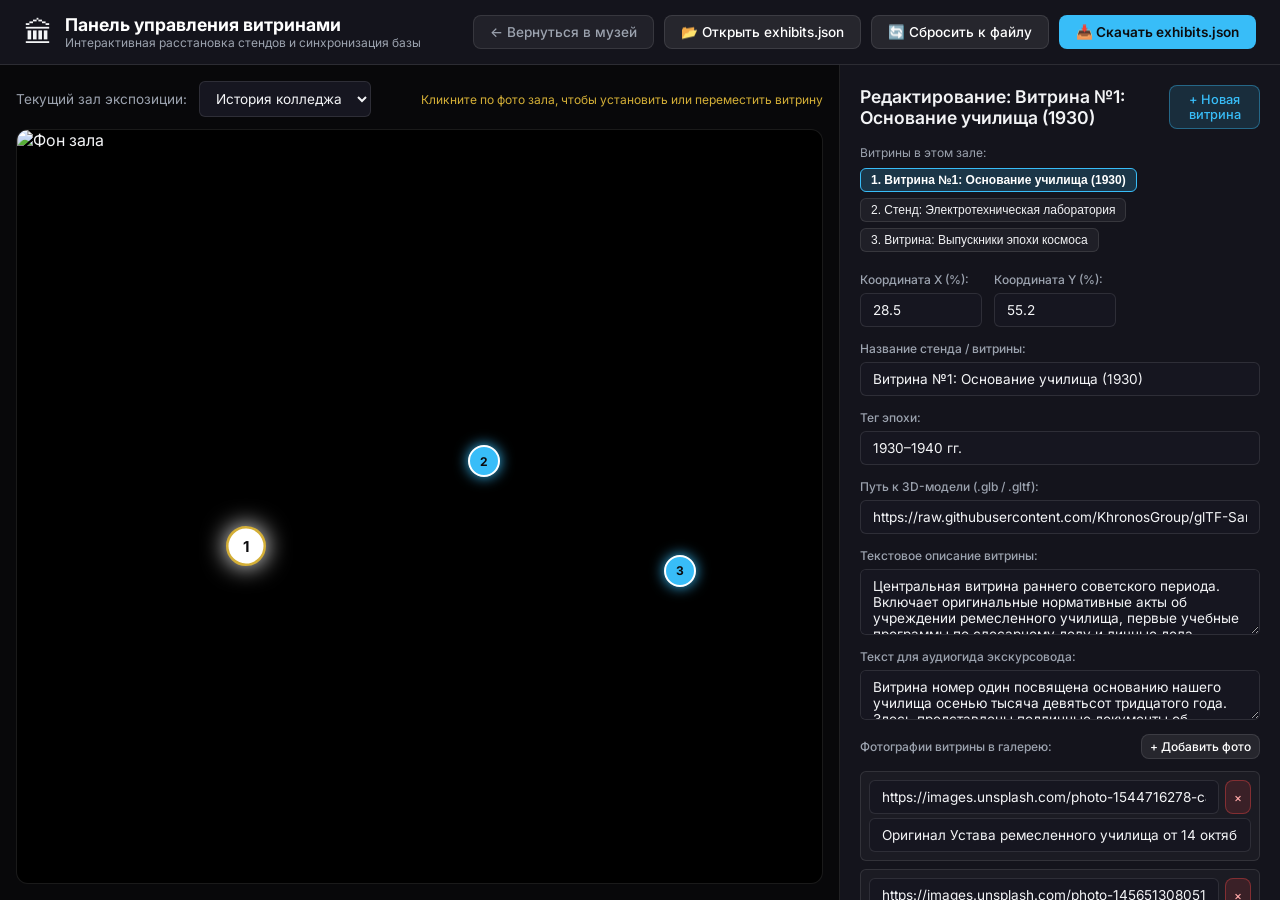
==== admin.html @ d4e9b063 "first commit" ====
<!DOCTYPE html>
<html lang="ru">
<head>
  <meta charset="UTF-8">
  <meta name="viewport" content="width=device-width, initial-scale=1.0">
  <title>Визуальный редактор экспозиции музея | Панель управления</title>
  <link rel="stylesheet" href="admin.css">
  <link rel="preconnect" href="https://fonts.googleapis.com">
  <link rel="preconnect" href="https://fonts.gstatic.com" crossorigin>
  <link href="https://fonts.googleapis.com/css2?family=Inter:wght@300;400;500;600;700&display=swap" rel="stylesheet">
</head>
<body>
  <div class="admin-layout">
    <!-- Верхняя панель действий -->
    <header class="admin-topbar">
      <div class="topbar-brand">
        <span class="brand-icon">🏛</span>
        <div>
          <h1>Панель управления витринами</h1>
          <p>Интерактивная расстановка стендов и синхронизация базы</p>
        </div>
      </div>

      <div class="topbar-actions">
        <!-- Кнопка возврата в музей (в текущей вкладке) -->
        <a href="index.html" class="btn btn-back">← Вернуться в музей</a>
        
        <label class="btn btn-secondary file-upload-label">
          📂 Открыть exhibits.json
          <input type="file" id="json-file-input" accept=".json" hidden>
        </label>
        <button id="btn-fetch-current" class="btn btn-secondary" title="Сбросить до исходного файла">🔄 Сбросить к файлу</button>
        <button id="btn-export-json" class="btn btn-primary" title="Скачать файл для вставки в проект">📥 Скачать exhibits.json</button>
      </div>
    </header>

    <!-- Основной рабочий экран -->
    <main class="admin-workspace">
      <!-- Левая колонка: интерактивный холст зала -->
      <section class="canvas-section">
        <div class="canvas-controls">
          <label for="hall-select">Текущий зал экспозиции:</label>
          <select id="hall-select" class="form-select"></select>
          <span class="canvas-hint">Кликните по фото зала, чтобы установить или переместить витрину</span>
        </div>

        <div class="canvas-viewport" id="canvas-viewport">
          <img id="hall-canvas-img" src="" alt="Фон зала" class="canvas-img">
          <div id="canvas-markers-layer" class="canvas-markers-layer"></div>
        </div>
      </section>

      <!-- Правая колонка: редактор выбранной витрины -->
      <aside class="editor-section">
        <div class="editor-header">
          <h2 id="editor-heading">Редактирование витрины</h2>
          <button id="btn-new-vitrine" class="btn btn-sm btn-accent">+ Новая витрина</button>
        </div>

        <!-- Список существующих витрин зала -->
        <div class="vitrines-list-box">
          <span class="list-label">Витрины в этом зале:</span>
          <div id="vitrines-chips" class="vitrines-chips"></div>
        </div>

        <form id="vitrine-form" class="vitrine-form">
          <input type="hidden" id="form-vitrine-id">

          <div class="form-row coords-row">
            <div class="form-group">
              <label>Координата X (%):</label>
              <input type="number" id="form-x" class="form-input" step="0.1" min="0" max="100" required>
            </div>
            <div class="form-group">
              <label>Координата Y (%):</label>
              <input type="number" id="form-y" class="form-input" step="0.1" min="0" max="100" required>
            </div>
          </div>

          <div class="form-group">
            <label>Название стенда / витрины:</label>
            <input type="text" id="form-title" class="form-input" placeholder="Витрина №1: Основание колледжа" required>
          </div>

          <div class="form-group">
            <label>Тег эпохи:</label>
            <input type="text" id="form-epoch" class="form-input" placeholder="1930–1940 гг.">
          </div>

          <div class="form-group">
            <label>Путь к 3D-модели (.glb / .gltf):</label>
            <input type="text" id="form-model3d" class="form-input" placeholder="assets/models/stand.glb или ссылка">
          </div>

          <div class="form-group">
            <label>Текстовое описание витрины:</label>
            <textarea id="form-desc" class="form-textarea" rows="3" placeholder="Подробное описание содержимого витрины..."></textarea>
          </div>

          <div class="form-group">
            <label>Текст для аудиогида экскурсовода:</label>
            <textarea id="form-audio" class="form-textarea" rows="2" placeholder="Текст, который зачитывает синтезатор речи..."></textarea>
          </div>

          <!-- Динамический блок фотографий витрины -->
          <div class="form-group">
            <div class="group-title-row">
              <label>Фотографии витрины в галерею:</label>
              <button type="button" id="btn-add-image" class="btn btn-xs btn-secondary">+ Добавить фото</button>
            </div>
            <div id="images-container" class="dynamic-items-container"></div>
          </div>

          <div class="form-actions">
            <button type="submit" id="btn-save-vitrine" class="btn btn-primary">Сохранить изменения</button>
            <button type="button" id="btn-delete-vitrine" class="btn btn-danger">Удалить витрину</button>
          </div>
        </form>
      </aside>
    </main>

    <!-- Всплывающий неоновый виджет-уведомление (Glassmorphic Toast) -->
    <div id="admin-toast" class="admin-toast" aria-live="polite">
      <span class="toast-icon" id="toast-icon">✓</span>
      <span class="toast-message" id="toast-message">Сохранено</span>
    </div>
  </div>

  <script src="admin.js" type="module"></script>
</body>
</html>
---- admin.css ----
:root {
  --color-bg-base: #0c0c0e;
  --color-bg-surface: #14141c;
  --color-glass-surface: rgba(20, 20, 28, 0.85);
  --color-glass-border: rgba(255, 255, 255, 0.1);
  --color-accent: #38bdf8;
  --color-accent-rgb: 56, 189, 248;
  --color-danger: #ef4444;
  --color-gold: #d4af37;
  --color-text-main: #f3f4f6;
  --color-text-muted: #9ca3af;
  --font-main: 'Inter', -apple-system, sans-serif;
}

*, *::before, *::after {
  box-sizing: border-box;
  margin: 0;
  padding: 0;
}

body {
  background-color: var(--color-bg-base);
  color: var(--color-text-main);
  font-family: var(--font-main);
  height: 100vh;
  overflow: hidden;
}

.admin-layout {
  display: flex;
  flex-direction: column;
  height: 100vh;
  position: relative;
}

.admin-topbar {
  display: flex;
  align-items: center;
  justify-content: space-between;
  padding: 14px 24px;
  background: var(--color-bg-surface);
  border-bottom: 1px solid var(--color-glass-border);
}

.topbar-brand {
  display: flex;
  align-items: center;
  gap: 12px;
}

.brand-icon {
  font-size: 1.8rem;
}

.topbar-brand h1 {
  font-size: 1.1rem;
  font-weight: 700;
  color: #fff;
}

.topbar-brand p {
  font-size: 0.75rem;
  color: var(--color-text-muted);
}

.topbar-actions {
  display: flex;
  align-items: center;
  gap: 10px;
}

.btn {
  display: inline-flex;
  align-items: center;
  justify-content: center;
  padding: 8px 16px;
  border-radius: 8px;
  font-family: var(--font-main);
  font-size: 0.85rem;
  font-weight: 500;
  cursor: pointer;
  border: 1px solid transparent;
  transition: all 0.2s ease;
  user-select: none;
  text-decoration: none;
}

.btn-back {
  background: rgba(255, 255, 255, 0.06);
  border-color: var(--color-glass-border);
  color: var(--color-text-muted);
}

.btn-back:hover {
  background: rgba(255, 255, 255, 0.12);
  color: #fff;
  border-color: var(--color-accent);
}

.btn-primary {
  background: var(--color-accent);
  color: #0c0c0e;
  font-weight: 600;
}

.btn-primary:hover {
  background: #7dd3fc;
  box-shadow: 0 0 15px rgba(var(--color-accent-rgb), 0.4);
}

.btn-secondary {
  background: rgba(255, 255, 255, 0.08);
  border-color: var(--color-glass-border);
  color: #fff;
}

.btn-secondary:hover {
  background: rgba(255, 255, 255, 0.15);
}

.btn-danger {
  background: rgba(239, 68, 68, 0.15);
  border-color: rgba(239, 68, 68, 0.4);
  color: #fca5a5;
}

.btn-danger:hover {
  background: rgba(239, 68, 68, 0.3);
  color: #fff;
}

.btn-accent {
  background: rgba(56, 189, 248, 0.15);
  border-color: rgba(56, 189, 248, 0.4);
  color: var(--color-accent);
}

.btn-accent:hover {
  background: rgba(56, 189, 248, 0.25);
}

.btn-sm { padding: 6px 12px; font-size: 0.8rem; }
.btn-xs { padding: 4px 8px; font-size: 0.75rem; }

/* РАБОЧИЙ ЭКРАН */
.admin-workspace {
  display: grid;
  grid-template-columns: 1fr 440px;
  flex: 1;
  overflow: hidden;
}

.canvas-section {
  display: flex;
  flex-direction: column;
  padding: 16px;
  background: #08080a;
  border-right: 1px solid var(--color-glass-border);
  overflow: hidden;
}

.canvas-controls {
  display: flex;
  align-items: center;
  gap: 12px;
  margin-bottom: 12px;
}

.canvas-controls label {
  font-size: 0.85rem;
  color: var(--color-text-muted);
}

.canvas-hint {
  margin-left: auto;
  font-size: 0.75rem;
  color: var(--color-gold);
}

/* КОНТРАСТНЫЙ ТЁМНЫЙ СПИСОК */
.form-select, .form-input, .form-textarea {
  background-color: #161620;
  border: 1px solid var(--color-glass-border);
  border-radius: 6px;
  color: #f3f4f6;
  font-family: var(--font-main);
  font-size: 0.85rem;
  padding: 8px 12px;
  outline: none;
  transition: border-color 0.2s ease;
}

.form-select option {
  background-color: #161620;
  color: #f3f4f6;
  padding: 8px;
}

.form-select:focus, .form-input:focus, .form-textarea:focus {
  border-color: var(--color-accent);
}

.canvas-viewport {
  position: relative;
  flex: 1;
  display: flex;
  align-items: center;
  justify-content: center;
  background: #000;
  border-radius: 12px;
  overflow: hidden;
  border: 1px solid var(--color-glass-border);
  cursor: crosshair;
}

.canvas-img {
  width: 100%;
  height: 100%;
  object-fit: contain;
  pointer-events: none;
  user-select: none;
}

.canvas-markers-layer {
  position: absolute;
  inset: 0;
  pointer-events: none;
}

.canvas-marker {
  position: absolute;
  width: 32px;
  height: 32px;
  transform: translate(-50%, -50%);
  border-radius: 50%;
  background: var(--color-accent);
  border: 2px solid #fff;
  box-shadow: 0 0 14px var(--color-accent);
  display: flex;
  align-items: center;
  justify-content: center;
  font-size: 0.75rem;
  font-weight: 700;
  color: #0c0c0e;
  cursor: pointer;
  pointer-events: auto;
  transition: transform 0.2s ease;
}

.canvas-marker.active {
  background: #fff;
  border-color: var(--color-gold);
  box-shadow: 0 0 20px #fff;
  transform: translate(-50%, -50%) scale(1.25);
  z-index: 10;
}

/* ПРАВАЯ КОЛОНКА */
.editor-section {
  display: flex;
  flex-direction: column;
  background: var(--color-bg-surface);
  padding: 20px;
  overflow-y: auto;
}

.editor-header {
  display: flex;
  align-items: center;
  justify-content: space-between;
  margin-bottom: 16px;
}

.editor-header h2 {
  font-size: 1.1rem;
  font-weight: 600;
}

.vitrines-list-box {
  margin-bottom: 20px;
}

.list-label {
  display: block;
  font-size: 0.75rem;
  color: var(--color-text-muted);
  margin-bottom: 8px;
}

.vitrines-chips {
  display: flex;
  flex-wrap: wrap;
  gap: 6px;
}

.vitrine-chip {
  padding: 4px 10px;
  background: rgba(255, 255, 255, 0.05);
  border: 1px solid var(--color-glass-border);
  border-radius: 6px;
  font-size: 0.75rem;
  cursor: pointer;
  color: var(--color-text-main);
  transition: all 0.2s ease;
}

.vitrine-chip.active {
  background: rgba(56, 189, 248, 0.2);
  border-color: var(--color-accent);
  color: #fff;
  font-weight: 600;
}

.vitrine-form {
  display: flex;
  flex-direction: column;
  gap: 14px;
}

.form-row {
  display: flex;
  gap: 12px;
}

.form-group {
  display: flex;
  flex-direction: column;
  gap: 6px;
}

.form-group label {
  font-size: 0.75rem;
  font-weight: 500;
  color: var(--color-text-muted);
}

.group-title-row {
  display: flex;
  align-items: center;
  justify-content: space-between;
}

.dynamic-items-container {
  display: flex;
  flex-direction: column;
  gap: 8px;
  margin-top: 6px;
}

.dynamic-image-row {
  display: flex;
  flex-direction: column;
  gap: 4px;
  padding: 8px;
  background: rgba(255, 255, 255, 0.03);
  border: 1px solid var(--color-glass-border);
  border-radius: 6px;
}

.image-row-inputs {
  display: flex;
  gap: 6px;
}

.form-actions {
  display: flex;
  gap: 10px;
  margin-top: 10px;
  padding-top: 14px;
  border-top: 1px solid var(--color-glass-border);
}

.form-actions .btn {
  flex: 1;
}

/* ВСПЛЫВАЮЩИЙ НЕОНОВЫЙ ВИДЖЕТ-УВЕДОМЛЕНИЕ (TOAST) */
.admin-toast {
  position: fixed;
  bottom: 24px;
  right: 24px;
  display: flex;
  align-items: center;
  gap: 12px;
  padding: 14px 22px;
  background: rgba(18, 18, 24, 0.92);
  backdrop-filter: blur(20px);
  border: 1px solid rgba(var(--color-accent-rgb), 0.4);
  box-shadow: 0 10px 35px rgba(0, 0, 0, 0.7), 0 0 20px rgba(var(--color-accent-rgb), 0.25);
  border-radius: 12px;
  color: #fff;
  font-size: 0.85rem;
  font-weight: 500;
  z-index: 9999;
  transform: translateY(100px);
  opacity: 0;
  pointer-events: none;
  transition: transform 0.4s cubic-bezier(0.16, 1, 0.3, 1), opacity 0.4s ease;
}

.admin-toast.active {
  transform: translateY(0);
  opacity: 1;
  pointer-events: auto;
}

.admin-toast.success {
  border-color: #10b981;
  box-shadow: 0 10px 35px rgba(0, 0, 0, 0.7), 0 0 20px rgba(16, 185, 129, 0.3);
}

.admin-toast.success .toast-icon {
  color: #10b981;
}

.admin-toast.error {
  border-color: #ef4444;
  box-shadow: 0 10px 35px rgba(0, 0, 0, 0.7), 0 0 20px rgba(239, 68, 68, 0.3);
}

.admin-toast.error .toast-icon {
  color: #ef4444;
}

.toast-icon {
  font-size: 1.1rem;
  font-weight: 700;
  color: var(--color-accent);
}

.toast-message {
  line-height: 1.4;
}
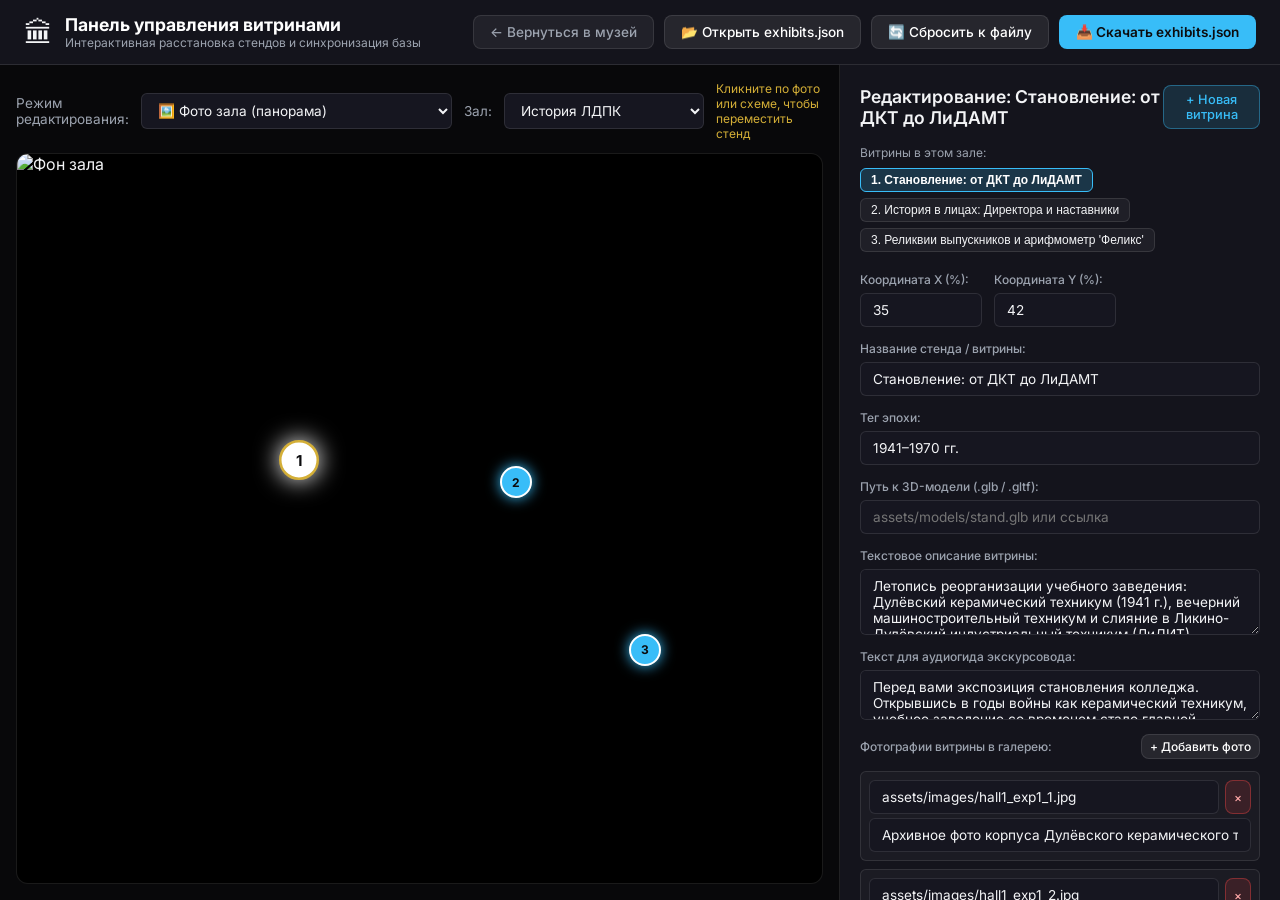
==== commit ff752f0f: "admin map setting (not done)" ====
--- a/admin.html
+++ b/admin.html
@@ -39,14 +39,43 @@
       <!-- Левая колонка: интерактивный холст зала -->
       <section class="canvas-section">
         <div class="canvas-controls">
-          <label for="hall-select">Текущий зал экспозиции:</label>
+          <label for="admin-view-mode">Режим редактирования:</label>
+          <select id="admin-view-mode" class="form-select">
+            <option value="hall">🖼️ Фото зала (панорама)</option>
+            <option value="building-plan">🗺️ Схема здания (архитектурный план)</option>
+          </select>
+
+          <label for="hall-select" id="hall-select-label">Зал:</label>
           <select id="hall-select" class="form-select"></select>
-          <span class="canvas-hint">Кликните по фото зала, чтобы установить или переместить витрину</span>
+
+          <span class="canvas-hint" id="canvas-hint">Кликните по фото или схеме, чтобы переместить стенд</span>
         </div>
 
         <div class="canvas-viewport" id="canvas-viewport">
           <img id="hall-canvas-img" src="" alt="Фон зала" class="canvas-img">
           <div id="canvas-markers-layer" class="canvas-markers-layer"></div>
+          
+          <!-- Векторный план здания для расстановки в админке -->
+          <div id="admin-plan-wrapper" class="admin-plan-wrapper hidden">
+            <svg id="admin-svg-map" class="museum-svg-map vertical-plan" viewBox="0 0 420 800" preserveAspectRatio="xMidYMid meet">
+              <rect width="100%" height="100%" fill="#0a0a0f" rx="10" />
+              <!-- Контуры залов -->
+              <rect x="20" y="20" width="380" height="230" rx="8" class="hall-polygon hall-1-poly" data-hall-id="college-history" />
+              <text x="35" y="45" fill="#d4af37" font-weight="700" font-size="14">01. ИСТОРИЯ ЛДПК</text>
+
+              <rect x="20" y="260" width="155" height="520" rx="8" class="hall-polygon hall-4-poly" data-hall-id="achievements" />
+              <text x="35" y="285" fill="#f87171" font-weight="700" font-size="12">04. ДОСТИЖЕНИЯ</text>
+
+              <rect x="185" y="260" width="215" height="280" rx="8" class="hall-polygon hall-2-poly" data-hall-id="region-history" />
+              <text x="200" y="285" fill="#94a3b8" font-weight="700" font-size="12">02. БЫТ И КУЛЬТУРА</text>
+
+              <rect x="185" y="550" width="215" height="230" rx="8" class="hall-polygon hall-3-poly" data-hall-id="military-glory" />
+              <text x="200" y="575" fill="#60a5fa" font-weight="700" font-size="12">03. ВОЕННАЯ ПАМЯТЬ</text>
+
+              <!-- Динамические маркеры схемы в админке -->
+              <g id="admin-plan-markers-layer"></g>
+            </svg>
+          </div>
         </div>
       </section>
 
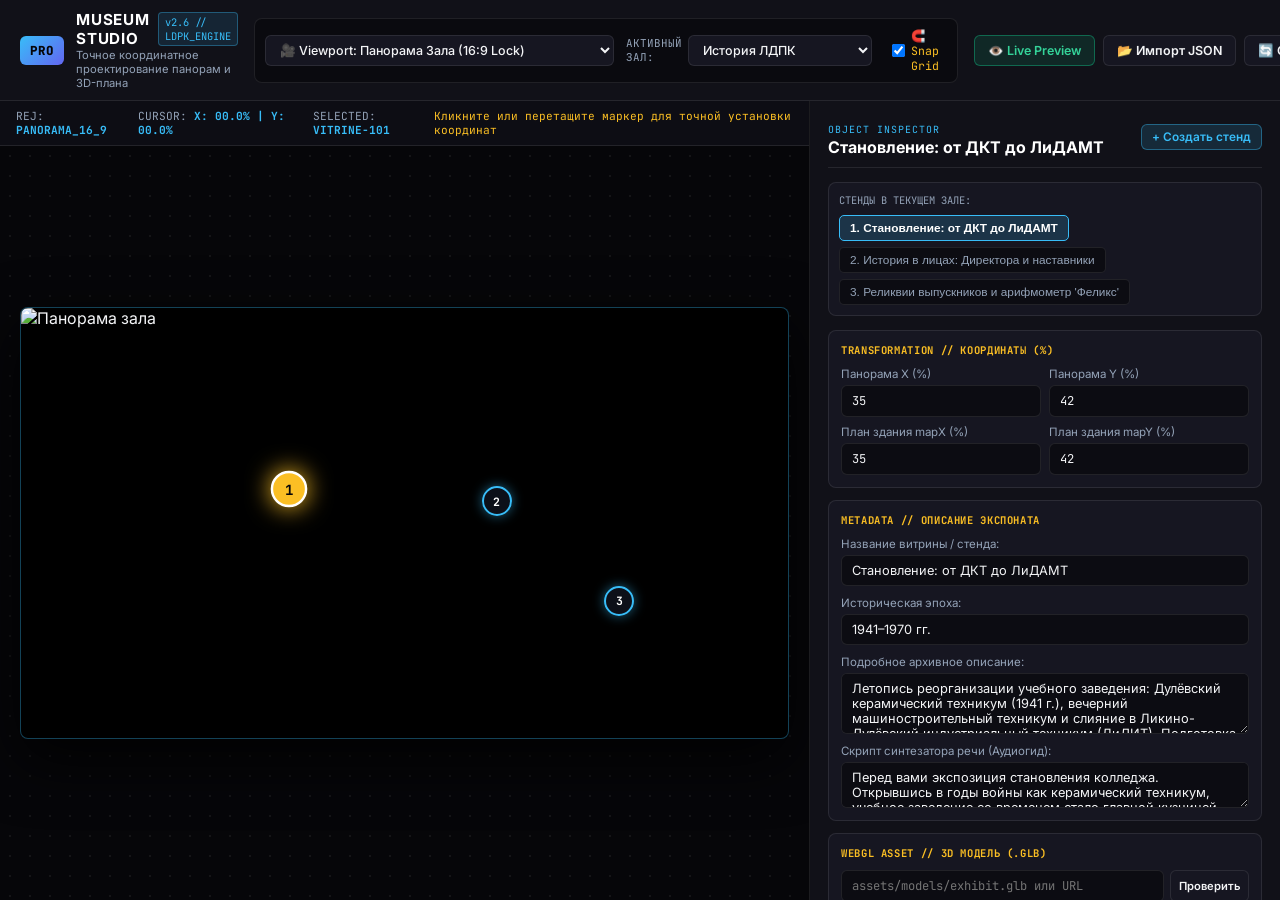
==== commit e94478d6: "ARGON BEST" ====
--- a/admin.html
+++ b/admin.html
@@ -3,152 +3,248 @@
 <head>
   <meta charset="UTF-8">
   <meta name="viewport" content="width=device-width, initial-scale=1.0">
-  <title>Визуальный редактор экспозиции музея | Панель управления</title>
+  <title>MUSEUM STUDIO PRO | Среда проектирования экспозиции ЛДПК</title>
   <link rel="stylesheet" href="admin.css">
   <link rel="preconnect" href="https://fonts.googleapis.com">
   <link rel="preconnect" href="https://fonts.gstatic.com" crossorigin>
-  <link href="https://fonts.googleapis.com/css2?family=Inter:wght@300;400;500;600;700&display=swap" rel="stylesheet">
+  <link href="https://fonts.googleapis.com/css2?family=Inter:wght@400;500;600;700&family=JetBrains+Mono:wght@400;500;600;700&display=swap" rel="stylesheet">
+  <script type="module" src="https://ajax.googleapis.com/ajax/libs/model-viewer/3.4.0/model-viewer.min.js"></script>
 </head>
 <body>
-  <div class="admin-layout">
-    <!-- Верхняя панель действий -->
-    <header class="admin-topbar">
+  <div class="studio-layout">
+    <!-- ВЕРХНЯЯ ИНСТРУМЕНТАЛЬНАЯ ПАНЕЛЬ (UE5 / BLENDER HEADER) -->
+    <header class="studio-topbar">
       <div class="topbar-brand">
-        <span class="brand-icon">🏛</span>
+        <div class="studio-badge-logo">PRO</div>
         <div>
-          <h1>Панель управления витринами</h1>
-          <p>Интерактивная расстановка стендов и синхронизация базы</p>
-        </div>
+          <div class="brand-title-row">
+            <h1>MUSEUM STUDIO</h1>
+            <span class="mono-tag">v2.6 // LDPK_ENGINE</span>
+          </div>
+          <p>Точное координатное проектирование панорам и 3D-плана</p>
+        </div>
+      </div>
+
+      <!-- Переключатель рабочих пространств по центру -->
+      <div class="workspace-mode-tabs">
+        <select id="admin-view-mode" class="studio-select">
+          <option value="hall">🎥 Viewport: Панорама Зала (16:9 Lock)</option>
+          <option value="building-plan">🗺️ Blueprint: Архитектурный План (420:800 Lock)</option>
+        </select>
+
+        <div class="hall-selector-wrap" id="hall-select-wrap">
+          <label for="hall-select" id="hall-select-label">АКТИВНЫЙ ЗАЛ:</label>
+          <select id="hall-select" class="studio-select"></select>
+        </div>
+
+        <label class="snap-toggle-label" title="Примагничивание к сетке и центрам (Шаг 0.5%)">
+          <input type="checkbox" id="snap-toggle" checked>
+          <span>🧲 Snap Grid</span>
+        </label>
       </div>
 
       <div class="topbar-actions">
-        <!-- Кнопка возврата в музей (в текущей вкладке) -->
-        <a href="index.html" class="btn btn-back">← Вернуться в музей</a>
-        
+        <button type="button" id="btn-live-preview" class="btn btn-preview" title="Открыть живой предпросмотр витрины глазами посетителя">
+          👁️ Live Preview
+        </button>
         <label class="btn btn-secondary file-upload-label">
-          📂 Открыть exhibits.json
+          📂 Импорт JSON
           <input type="file" id="json-file-input" accept=".json" hidden>
         </label>
-        <button id="btn-fetch-current" class="btn btn-secondary" title="Сбросить до исходного файла">🔄 Сбросить к файлу</button>
-        <button id="btn-export-json" class="btn btn-primary" title="Скачать файл для вставки в проект">📥 Скачать exhibits.json</button>
+        <button id="btn-fetch-current" class="btn btn-secondary" title="Сбросить кэш до исходного файла exhibits.json">🔄 Сброс</button>
+        <button id="btn-export-json" class="btn btn-primary" title="Экспортировать готовый exhibits.json">📥 Экспорт exhibits.json</button>
+        <a href="index.html" class="btn btn-back">↗ В музей</a>
       </div>
     </header>
 
-    <!-- Основной рабочий экран -->
-    <main class="admin-workspace">
-      <!-- Левая колонка: интерактивный холст зала -->
-      <section class="canvas-section">
-        <div class="canvas-controls">
-          <label for="admin-view-mode">Режим редактирования:</label>
-          <select id="admin-view-mode" class="form-select">
-            <option value="hall">🖼️ Фото зала (панорама)</option>
-            <option value="building-plan">🗺️ Схема здания (архитектурный план)</option>
-          </select>
-
-          <label for="hall-select" id="hall-select-label">Зал:</label>
-          <select id="hall-select" class="form-select"></select>
-
-          <span class="canvas-hint" id="canvas-hint">Кликните по фото или схеме, чтобы переместить стенд</span>
-        </div>
-
-        <div class="canvas-viewport" id="canvas-viewport">
-          <img id="hall-canvas-img" src="" alt="Фон зала" class="canvas-img">
-          <div id="canvas-markers-layer" class="canvas-markers-layer"></div>
-          
-          <!-- Векторный план здания для расстановки в админке -->
-          <div id="admin-plan-wrapper" class="admin-plan-wrapper hidden">
-            <svg id="admin-svg-map" class="museum-svg-map vertical-plan" viewBox="0 0 420 800" preserveAspectRatio="xMidYMid meet">
-              <rect width="100%" height="100%" fill="#0a0a0f" rx="10" />
-              <!-- Контуры залов -->
-              <rect x="20" y="20" width="380" height="230" rx="8" class="hall-polygon hall-1-poly" data-hall-id="college-history" />
-              <text x="35" y="45" fill="#d4af37" font-weight="700" font-size="14">01. ИСТОРИЯ ЛДПК</text>
-
-              <rect x="20" y="260" width="155" height="520" rx="8" class="hall-polygon hall-4-poly" data-hall-id="achievements" />
-              <text x="35" y="285" fill="#f87171" font-weight="700" font-size="12">04. ДОСТИЖЕНИЯ</text>
-
-              <rect x="185" y="260" width="215" height="280" rx="8" class="hall-polygon hall-2-poly" data-hall-id="region-history" />
-              <text x="200" y="285" fill="#94a3b8" font-weight="700" font-size="12">02. БЫТ И КУЛЬТУРА</text>
-
-              <rect x="185" y="550" width="215" height="230" rx="8" class="hall-polygon hall-3-poly" data-hall-id="military-glory" />
-              <text x="200" y="575" fill="#60a5fa" font-weight="700" font-size="12">03. ВОЕННАЯ ПАМЯТЬ</text>
-
-              <!-- Динамические маркеры схемы в админке -->
-              <g id="admin-plan-markers-layer"></g>
-            </svg>
+    <!-- ОСНОВНОЕ РАБОЧЕЕ ПРОСТРАНСТВО -->
+    <main class="studio-workspace">
+      <!-- ЛЕВАЯ СЕКЦИЯ: КАЛИБРОВАННЫЙ VIEWPORT С ФИКСИРОВАННЫМ ASPECT-RATIO -->
+      <section class="viewport-panel">
+        <div class="viewport-hud-bar">
+          <div class="hud-telemetry">
+            <span class="telemetry-item">REJ: <strong id="hud-mode-name">PANORAMA_16_9</strong></span>
+            <span class="telemetry-item">CURSOR: <strong id="hud-cursor-coords">X: 00.0% | Y: 00.0%</strong></span>
+            <span class="telemetry-item">SELECTED: <strong id="hud-selected-id">NONE</strong></span>
+          </div>
+          <span class="canvas-hint" id="canvas-hint">Кликните или перетащите маркер для точной установки координат</span>
+        </div>
+
+        <div class="viewport-stage-outer" id="viewport-stage-outer">
+          <!-- Контейнер со строгим сохранением пропорций (Aspect-Ratio Lock) -->
+          <div class="aspect-locked-frame mode-panorama" id="canvas-viewport">
+            <img id="hall-canvas-img" src="" alt="Панорама зала" class="canvas-img">
+            <div id="canvas-markers-layer" class="canvas-markers-layer"></div>
+
+            <!-- Векторный архитектурный план (420x800) -->
+            <div id="admin-plan-wrapper" class="admin-plan-wrapper hidden">
+              <svg id="admin-svg-map" class="museum-svg-map" viewBox="0 0 420 800" preserveAspectRatio="none">
+                <defs>
+                  <pattern id="studio-grid" width="20" height="20" patternUnits="userSpaceOnUse">
+                    <path d="M 20 0 L 0 0 0 20" fill="none" stroke="rgba(56, 189, 248, 0.07)" stroke-width="1"/>
+                  </pattern>
+                </defs>
+                <rect width="420" height="800" fill="#08080d" />
+                <rect width="420" height="800" fill="url(#studio-grid)" />
+
+                <rect x="20" y="20" width="380" height="230" rx="6" class="hall-polygon hall-1-poly" data-hall-id="college-history" />
+                <text x="32" y="44" fill="#fbbf24" font-weight="700" font-size="12" font-family="JetBrains Mono">01 // ИСТОРИЯ ЛДПК (380x230)</text>
+
+                <rect x="20" y="260" width="155" height="520" rx="6" class="hall-polygon hall-4-poly" data-hall-id="achievements" />
+                <text x="30" y="284" fill="#c084fc" font-weight="700" font-size="11" font-family="JetBrains Mono">04 // ДОСТИЖЕНИЯ</text>
+
+                <rect x="185" y="260" width="215" height="280" rx="6" class="hall-polygon hall-2-poly" data-hall-id="region-history" />
+                <text x="198" y="284" fill="#38bdf8" font-weight="700" font-size="11" font-family="JetBrains Mono">02 // БЫТ И КУЛЬТУРА</text>
+
+                <rect x="185" y="550" width="215" height="230" rx="6" class="hall-polygon hall-3-poly" data-hall-id="military-glory" />
+                <text x="198" y="574" fill="#f87171" font-weight="700" font-size="11" font-family="JetBrains Mono">03 // ВОЕННАЯ ПАМЯТЬ</text>
+
+                <g id="admin-plan-markers-layer"></g>
+              </svg>
+            </div>
+
+            <!-- Лазерное перекрестие (Crosshair) и направляющие привязки (Snap Guides) -->
+            <div class="crosshair-overlay" id="crosshair-overlay" aria-hidden="true">
+              <div class="ch-line-h" id="ch-line-h"></div>
+              <div class="ch-line-v" id="ch-line-v"></div>
+              <div class="snap-guide-h hidden" id="snap-guide-h"></div>
+              <div class="snap-guide-v hidden" id="snap-guide-v"></div>
+              <div class="ch-readout" id="ch-readout">50.0%, 50.0%</div>
+            </div>
           </div>
         </div>
       </section>
 
-      <!-- Правая колонка: редактор выбранной витрины -->
-      <aside class="editor-section">
-        <div class="editor-header">
-          <h2 id="editor-heading">Редактирование витрины</h2>
-          <button id="btn-new-vitrine" class="btn btn-sm btn-accent">+ Новая витрина</button>
-        </div>
-
-        <!-- Список существующих витрин зала -->
-        <div class="vitrines-list-box">
-          <span class="list-label">Витрины в этом зале:</span>
+      <!-- ПРАВАЯ СЕКЦИЯ: INSPECTOR СВОЙСТВ ВИТРИНЫ -->
+      <aside class="inspector-panel">
+        <div class="inspector-header">
+          <div>
+            <span class="section-mono-tag">OBJECT INSPECTOR</span>
+            <h2 id="editor-heading">Свойства витрины</h2>
+          </div>
+          <button id="btn-new-vitrine" class="btn btn-sm btn-accent">+ Создать стенд</button>
+        </div>
+
+        <!-- Селектор витрин текущего зала -->
+        <div class="vitrines-outliner">
+          <span class="list-label">СТЕНДЫ В ТЕКУЩЕМ ЗАЛЕ:</span>
           <div id="vitrines-chips" class="vitrines-chips"></div>
         </div>
 
         <form id="vitrine-form" class="vitrine-form">
           <input type="hidden" id="form-vitrine-id">
 
-          <div class="form-row coords-row">
-            <div class="form-group">
-              <label>Координата X (%):</label>
-              <input type="number" id="form-x" class="form-input" step="0.1" min="0" max="100" required>
-            </div>
-            <div class="form-group">
-              <label>Координата Y (%):</label>
-              <input type="number" id="form-y" class="form-input" step="0.1" min="0" max="100" required>
-            </div>
-          </div>
-
-          <div class="form-group">
-            <label>Название стенда / витрины:</label>
-            <input type="text" id="form-title" class="form-input" placeholder="Витрина №1: Основание колледжа" required>
-          </div>
-
-          <div class="form-group">
-            <label>Тег эпохи:</label>
-            <input type="text" id="form-epoch" class="form-input" placeholder="1930–1940 гг.">
-          </div>
-
-          <div class="form-group">
-            <label>Путь к 3D-модели (.glb / .gltf):</label>
-            <input type="text" id="form-model3d" class="form-input" placeholder="assets/models/stand.glb или ссылка">
-          </div>
-
-          <div class="form-group">
-            <label>Текстовое описание витрины:</label>
-            <textarea id="form-desc" class="form-textarea" rows="3" placeholder="Подробное описание содержимого витрины..."></textarea>
-          </div>
-
-          <div class="form-group">
-            <label>Текст для аудиогида экскурсовода:</label>
-            <textarea id="form-audio" class="form-textarea" rows="2" placeholder="Текст, который зачитывает синтезатор речи..."></textarea>
-          </div>
-
-          <!-- Динамический блок фотографий витрины -->
-          <div class="form-group">
+          <!-- Блок точных координат панорамы и карты -->
+          <div class="inspector-card">
+            <div class="card-header-Label">TRANSFORMATION // КООРДИНАТЫ (%)</div>
+            <div class="coords-grid">
+              <div class="form-group">
+                <label>Панорама X (%)</label>
+                <input type="number" id="form-x" class="form-input mono-input" step="0.1" min="0" max="100" required>
+              </div>
+              <div class="form-group">
+                <label>Панорама Y (%)</label>
+                <input type="number" id="form-y" class="form-input mono-input" step="0.1" min="0" max="100" required>
+              </div>
+              <div class="form-group">
+                <label>План здания mapX (%)</label>
+                <input type="number" id="form-map-x" class="form-input mono-input" step="0.1" min="0" max="100">
+              </div>
+              <div class="form-group">
+                <label>План здания mapY (%)</label>
+                <input type="number" id="form-map-y" class="form-input mono-input" step="0.1" min="0" max="100">
+              </div>
+            </div>
+          </div>
+
+          <!-- Основные метаданные -->
+          <div class="inspector-card">
+            <div class="card-header-Label">METADATA // ОПИСАНИЕ ЭКСПОНАТА</div>
+            <div class="form-group">
+              <label>Название витрины / стенда:</label>
+              <input type="text" id="form-title" class="form-input" placeholder="Витрина №1: Основание колледжа" required>
+            </div>
+            <div class="form-group">
+              <label>Историческая эпоха:</label>
+              <input type="text" id="form-epoch" class="form-input" placeholder="1941–1970 гг.">
+            </div>
+            <div class="form-group">
+              <label>Подробное архивное описание:</label>
+              <textarea id="form-desc" class="form-textarea" rows="3"></textarea>
+            </div>
+            <div class="form-group">
+              <label>Скрипт синтезатора речи (Аудиогид):</label>
+              <textarea id="form-audio" class="form-textarea" rows="2"></textarea>
+            </div>
+          </div>
+
+          <!-- Валидация 3D модели GLB/GLTF -->
+          <div class="inspector-card">
+            <div class="card-header-Label">WEBGL ASSET // 3D МОДЕЛЬ (.GLB)</div>
+            <div class="form-group">
+              <div class="input-with-status">
+                <input type="text" id="form-model3d" class="form-input mono-input" placeholder="assets/models/exhibit.glb или URL">
+                <button type="button" id="btn-validate-glb" class="btn btn-xs btn-secondary">Проверить</button>
+              </div>
+              <div id="glb-validation-badge" class="asset-status-badge status-idle">
+                <span class="status-dot"></span>
+                <span id="glb-status-text">Модель не указана (режим фотогалереи)</span>
+              </div>
+            </div>
+          </div>
+
+          <!-- Drag-and-Drop Галерея с живыми миниатюрами -->
+          <div class="inspector-card">
             <div class="group-title-row">
-              <label>Фотографии витрины в галерею:</label>
-              <button type="button" id="btn-add-image" class="btn btn-xs btn-secondary">+ Добавить фото</button>
-            </div>
-            <div id="images-container" class="dynamic-items-container"></div>
+              <span class="card-header-Label" style="margin:0;">GALLERY ASSETS // DRAG & DROP СОРТИРОВКА</span>
+              <button type="button" id="btn-add-image" class="btn btn-xs btn-accent">+ Фото</button>
+            </div>
+            <div id="images-container" class="dnd-gallery-list"></div>
           </div>
 
           <div class="form-actions">
-            <button type="submit" id="btn-save-vitrine" class="btn btn-primary">Сохранить изменения</button>
-            <button type="button" id="btn-delete-vitrine" class="btn btn-danger">Удалить витрину</button>
+            <button type="submit" id="btn-save-vitrine" class="btn btn-primary">💾 Применить и сохранить</button>
+            <button type="button" id="btn-delete-vitrine" class="btn btn-danger">🗑 Удалить</button>
           </div>
         </form>
       </aside>
     </main>
 
-    <!-- Всплывающий неоновый виджет-уведомление (Glassmorphic Toast) -->
+    <!-- МОДАЛЬНОЕ ОКНО ЖИВОГО ТЕСТА ВИТРИНЫ (LIVE TEST PREVIEW) -->
+    <div id="live-preview-backdrop" class="live-preview-backdrop hidden">
+      <div class="live-preview-window">
+        <header class="lp-header">
+          <div class="lp-title-box">
+            <span class="mono-tag">LIVE CLIENT SIMULATION</span>
+            <h3 id="lp-title">Предпросмотр витрины глазами посетителя</h3>
+          </div>
+          <div class="lp-mode-switch" id="lp-mode-switch">
+            <button type="button" class="btn btn-xs btn-secondary active" id="lp-btn-gallery">🖼 Галерея</button>
+            <button type="button" class="btn btn-xs btn-secondary" id="lp-btn-3d">🧊 3D Модель</button>
+          </div>
+          <button type="button" id="lp-close-btn" class="lp-close-btn">&times;</button>
+        </header>
+
+        <div class="lp-body">
+          <div class="lp-media-stage">
+            <img id="lp-img" src="" alt="Preview" class="lp-preview-img">
+            <model-viewer id="lp-model" class="lp-preview-model hidden" camera-controls auto-rotate></model-viewer>
+            <span id="lp-epoch-badge" class="lp-epoch-badge"></span>
+          </div>
+          <div class="lp-info-stage">
+            <h2 id="lp-spot-heading"></h2>
+            <div class="lp-divider"></div>
+            <p id="lp-spot-desc"></p>
+            <div class="lp-audio-box">
+              <strong>🎙 Текст аудиогида:</strong>
+              <p id="lp-spot-audio"></p>
+            </div>
+          </div>
+        </div>
+      </div>
+    </div>
+
+    <!-- Уведомление Toast -->
     <div id="admin-toast" class="admin-toast" aria-live="polite">
       <span class="toast-icon" id="toast-icon">✓</span>
       <span class="toast-message" id="toast-message">Сохранено</span>
--- a/admin.css
+++ b/admin.css
@@ -1,15 +1,22 @@
+/* admin.css — MUSEUM STUDIO PRO (Unreal Engine 5 / Blender Dark Slate UI) */
 :root {
-  --color-bg-base: #0c0c0e;
-  --color-bg-surface: #14141c;
-  --color-glass-surface: rgba(20, 20, 28, 0.85);
-  --color-glass-border: rgba(255, 255, 255, 0.1);
-  --color-accent: #38bdf8;
-  --color-accent-rgb: 56, 189, 248;
-  --color-danger: #ef4444;
-  --color-gold: #d4af37;
-  --color-text-main: #f3f4f6;
-  --color-text-muted: #9ca3af;
-  --font-main: 'Inter', -apple-system, sans-serif;
+  --bg-carbon: #0a0a0f;
+  --bg-panel: #111118;
+  --bg-card: #161621;
+  --bg-input: #0c0c12;
+  --border-subtle: rgba(255, 255, 255, 0.09);
+  --border-focus: #38bdf8;
+
+  --accent-cyan: #38bdf8;
+  --accent-gold: #fbbf24;
+  --status-ok: #10b981;
+  --status-warn: #f59e0b;
+  --status-err: #ef4444;
+
+  --text-main: #f3f4f6;
+  --text-muted: #94a3b8;
+  --font-ui: 'Inter', -apple-system, sans-serif;
+  --font-mono: 'JetBrains Mono', monospace;
 }
 
 *, *::before, *::after {
@@ -19,27 +26,30 @@
 }
 
 body {
-  background-color: var(--color-bg-base);
-  color: var(--color-text-main);
-  font-family: var(--font-main);
+  background-color: var(--bg-carbon);
+  color: var(--text-main);
+  font-family: var(--font-ui);
   height: 100vh;
   overflow: hidden;
-}
-
-.admin-layout {
+  -webkit-font-smoothing: antialiased;
+}
+
+.studio-layout {
   display: flex;
   flex-direction: column;
   height: 100vh;
-  position: relative;
-}
-
-.admin-topbar {
+}
+
+/* ВЕРХНЯЯ ПАНЕЛЬ ИНСТРУМЕНТОВ */
+.studio-topbar {
   display: flex;
   align-items: center;
   justify-content: space-between;
-  padding: 14px 24px;
-  background: var(--color-bg-surface);
-  border-bottom: 1px solid var(--color-glass-border);
+  gap: 16px;
+  padding: 10px 20px;
+  background: var(--bg-panel);
+  border-bottom: 1px solid var(--border-subtle);
+  flex-shrink: 0;
 }
 
 .topbar-brand {
@@ -48,242 +58,404 @@
   gap: 12px;
 }
 
-.brand-icon {
-  font-size: 1.8rem;
+.studio-badge-logo {
+  padding: 6px 10px;
+  background: linear-gradient(135deg, #38bdf8 0%, #6366f1 100%);
+  border-radius: 6px;
+  color: #060609;
+  font-family: var(--font-mono);
+  font-weight: 800;
+  font-size: 0.78rem;
+  letter-spacing: 0.08em;
+}
+
+.brand-title-row {
+  display: flex;
+  align-items: center;
+  gap: 8px;
 }
 
 .topbar-brand h1 {
-  font-size: 1.1rem;
+  font-size: 0.95rem;
   font-weight: 700;
-  color: #fff;
+  letter-spacing: 0.05em;
+  color: #ffffff;
 }
 
 .topbar-brand p {
-  font-size: 0.75rem;
-  color: var(--color-text-muted);
+  font-size: 0.7rem;
+  color: var(--text-muted);
+}
+
+.mono-tag {
+  font-family: var(--font-mono);
+  font-size: 0.65rem;
+  padding: 2px 6px;
+  background: rgba(56, 189, 248, 0.12);
+  border: 1px solid rgba(56, 189, 248, 0.35);
+  border-radius: 4px;
+  color: var(--accent-cyan);
+}
+
+.workspace-mode-tabs {
+  display: flex;
+  align-items: center;
+  gap: 12px;
+  background: var(--bg-carbon);
+  padding: 5px 10px;
+  border-radius: 8px;
+  border: 1px solid var(--border-subtle);
+}
+
+.hall-selector-wrap {
+  display: flex;
+  align-items: center;
+  gap: 6px;
+}
+
+.hall-selector-wrap label {
+  font-family: var(--font-mono);
+  font-size: 0.68rem;
+  color: var(--text-muted);
+}
+
+.studio-select {
+  background: var(--bg-card);
+  color: var(--text-main);
+  border: 1px solid var(--border-subtle);
+  border-radius: 6px;
+  padding: 6px 10px;
+  font-family: var(--font-ui);
+  font-size: 0.78rem;
+  font-weight: 500;
+  outline: none;
+  cursor: pointer;
+}
+
+.studio-select:focus {
+  border-color: var(--accent-cyan);
+}
+
+.snap-toggle-label {
+  display: inline-flex;
+  align-items: center;
+  gap: 6px;
+  font-family: var(--font-mono);
+  font-size: 0.72rem;
+  color: var(--accent-gold);
+  cursor: pointer;
+  user-select: none;
+  padding: 4px 8px;
 }
 
 .topbar-actions {
   display: flex;
   align-items: center;
-  gap: 10px;
-}
-
+  gap: 8px;
+}
+
+/* КНОПКИ */
 .btn {
   display: inline-flex;
   align-items: center;
   justify-content: center;
-  padding: 8px 16px;
-  border-radius: 8px;
-  font-family: var(--font-main);
-  font-size: 0.85rem;
-  font-weight: 500;
+  gap: 6px;
+  padding: 7px 13px;
+  border-radius: 6px;
+  font-family: var(--font-ui);
+  font-size: 0.78rem;
+  font-weight: 600;
   cursor: pointer;
   border: 1px solid transparent;
-  transition: all 0.2s ease;
-  user-select: none;
+  transition: all 0.18s ease;
   text-decoration: none;
-}
-
-.btn-back {
-  background: rgba(255, 255, 255, 0.06);
-  border-color: var(--color-glass-border);
-  color: var(--color-text-muted);
-}
-
-.btn-back:hover {
-  background: rgba(255, 255, 255, 0.12);
-  color: #fff;
-  border-color: var(--color-accent);
+  white-space: nowrap;
 }
 
 .btn-primary {
-  background: var(--color-accent);
-  color: #0c0c0e;
-  font-weight: 600;
-}
-
+  background: var(--accent-cyan);
+  color: #07070c;
+}
 .btn-primary:hover {
   background: #7dd3fc;
-  box-shadow: 0 0 15px rgba(var(--color-accent-rgb), 0.4);
+  box-shadow: 0 0 14px rgba(56, 189, 248, 0.4);
 }
 
 .btn-secondary {
+  background: var(--bg-card);
+  border-color: var(--border-subtle);
+  color: var(--text-main);
+}
+.btn-secondary:hover {
+  border-color: rgba(255, 255, 255, 0.28);
   background: rgba(255, 255, 255, 0.08);
-  border-color: var(--color-glass-border);
-  color: #fff;
-}
-
-.btn-secondary:hover {
-  background: rgba(255, 255, 255, 0.15);
-}
-
-.btn-danger {
-  background: rgba(239, 68, 68, 0.15);
-  border-color: rgba(239, 68, 68, 0.4);
-  color: #fca5a5;
-}
-
-.btn-danger:hover {
-  background: rgba(239, 68, 68, 0.3);
+}
+
+.btn-preview {
+  background: rgba(16, 185, 129, 0.14);
+  border-color: rgba(16, 185, 129, 0.45);
+  color: #34d399;
+}
+.btn-preview:hover {
+  background: rgba(16, 185, 129, 0.25);
   color: #fff;
 }
 
 .btn-accent {
   background: rgba(56, 189, 248, 0.15);
   border-color: rgba(56, 189, 248, 0.4);
-  color: var(--color-accent);
-}
-
-.btn-accent:hover {
-  background: rgba(56, 189, 248, 0.25);
-}
-
-.btn-sm { padding: 6px 12px; font-size: 0.8rem; }
-.btn-xs { padding: 4px 8px; font-size: 0.75rem; }
-
-/* РАБОЧИЙ ЭКРАН */
-.admin-workspace {
+  color: var(--accent-cyan);
+}
+
+.btn-danger {
+  background: rgba(239, 68, 68, 0.14);
+  border-color: rgba(239, 68, 68, 0.4);
+  color: #fca5a5;
+}
+
+.btn-back {
+  background: transparent;
+  border-color: var(--border-subtle);
+  color: var(--text-muted);
+}
+.btn-back:hover {
+  color: #fff;
+  border-color: var(--accent-cyan);
+}
+
+.btn-sm { padding: 5px 10px; font-size: 0.74rem; }
+.btn-xs { padding: 4px 8px; font-size: 0.7rem; }
+
+/* РАБОЧАЯ ОБЛАСТЬ */
+.studio-workspace {
   display: grid;
-  grid-template-columns: 1fr 440px;
+  grid-template-columns: 1fr 470px;
   flex: 1;
   overflow: hidden;
 }
 
-.canvas-section {
+/* ЛЕВЫЙ КАЛИБРОВАННЫЙ VIEWPORT С ТОЧНЫМ СООТНОШЕНИЕМ СТОРОН */
+.viewport-panel {
   display: flex;
   flex-direction: column;
-  padding: 16px;
-  background: #08080a;
-  border-right: 1px solid var(--color-glass-border);
+  background: #060609;
+  border-right: 1px solid var(--border-subtle);
   overflow: hidden;
 }
 
-.canvas-controls {
-  display: flex;
-  align-items: center;
-  gap: 12px;
-  margin-bottom: 12px;
-}
-
-.canvas-controls label {
-  font-size: 0.85rem;
-  color: var(--color-text-muted);
+.viewport-hud-bar {
+  display: flex;
+  align-items: center;
+  justify-content: space-between;
+  padding: 8px 16px;
+  background: #0d0d14;
+  border-bottom: 1px solid var(--border-subtle);
+  font-family: var(--font-mono);
+  font-size: 0.7rem;
+}
+
+.hud-telemetry {
+  display: flex;
+  align-items: center;
+  gap: 18px;
+  color: var(--text-muted);
+}
+
+.hud-telemetry strong {
+  color: var(--accent-cyan);
 }
 
 .canvas-hint {
-  margin-left: auto;
-  font-size: 0.75rem;
-  color: var(--color-gold);
-}
-
-/* КОНТРАСТНЫЙ ТЁМНЫЙ СПИСОК */
-.form-select, .form-input, .form-textarea {
-  background-color: #161620;
-  border: 1px solid var(--color-glass-border);
-  border-radius: 6px;
-  color: #f3f4f6;
-  font-family: var(--font-main);
-  font-size: 0.85rem;
-  padding: 8px 12px;
-  outline: none;
-  transition: border-color 0.2s ease;
-}
-
-.form-select option {
-  background-color: #161620;
-  color: #f3f4f6;
-  padding: 8px;
-}
-
-.form-select:focus, .form-input:focus, .form-textarea:focus {
-  border-color: var(--color-accent);
-}
-
-.canvas-viewport {
+  color: var(--accent-gold);
+  font-size: 0.7rem;
+}
+
+.viewport-stage-outer {
   position: relative;
   flex: 1;
   display: flex;
   align-items: center;
   justify-content: center;
+  padding: 20px;
+  overflow: hidden;
+  background-image: radial-gradient(rgba(255, 255, 255, 0.06) 1px, transparent 1px);
+  background-size: 20px 20px;
+}
+
+/* СТРОГАЯ ФИКСАЦИЯ ПРОПОРЦИЙ (ASPECT-RATIO PRESERVATION) */
+.aspect-locked-frame {
+  position: relative;
   background: #000;
-  border-radius: 12px;
+  border: 1px solid rgba(56, 189, 248, 0.35);
+  border-radius: 8px;
+  box-shadow: 0 20px 60px rgba(0, 0, 0, 0.85);
   overflow: hidden;
-  border: 1px solid var(--color-glass-border);
   cursor: crosshair;
+  user-select: none;
+}
+
+.aspect-locked-frame.mode-panorama {
+  aspect-ratio: 16 / 9;
+  width: min(100%, calc((100vh - 150px) * (16 / 9)));
+  max-height: 100%;
+}
+
+.aspect-locked-frame.mode-blueprint {
+  aspect-ratio: 420 / 800;
+  height: min(100%, calc(100vh - 140px));
+  width: auto;
 }
 
 .canvas-img {
+  display: block;
   width: 100%;
   height: 100%;
-  object-fit: contain;
+  object-fit: fill; /* Растягивается ровно по 16:9 фрейму, исключая черные полосы и сдвиг % координат */
   pointer-events: none;
-  user-select: none;
-}
-
+}
+
+.admin-plan-wrapper {
+  width: 100%;
+  height: 100%;
+}
+
+.museum-svg-map {
+  width: 100%;
+  height: 100%;
+  display: block;
+}
+
+.hall-polygon {
+  fill: rgba(30, 41, 59, 0.35);
+  stroke: rgba(255, 255, 255, 0.24);
+  stroke-width: 1.5;
+}
+
+/* ПЕРЕКРЕСТИЕ (CROSSHAIR) И ЛИНИИ ПРИВЯЗКИ (SNAP GUIDES) */
+.crosshair-overlay {
+  position: absolute;
+  inset: 0;
+  pointer-events: none;
+  z-index: 20;
+  opacity: 0;
+  transition: opacity 0.15s ease;
+}
+
+.aspect-locked-frame:hover .crosshair-overlay {
+  opacity: 1;
+}
+
+.ch-line-h, .ch-line-v {
+  position: absolute;
+  background: rgba(56, 189, 248, 0.35);
+}
+.ch-line-h { left: 0; right: 0; height: 1px; }
+.ch-line-v { top: 0; bottom: 0; width: 1px; }
+
+.snap-guide-h, .snap-guide-v {
+  position: absolute;
+  background: var(--accent-gold);
+  box-shadow: 0 0 8px var(--accent-gold);
+  z-index: 22;
+}
+.snap-guide-h { left: 0; right: 0; height: 1.5px; }
+.snap-guide-v { top: 0; bottom: 0; width: 1.5px; }
+
+.ch-readout {
+  position: absolute;
+  padding: 3px 7px;
+  background: rgba(10, 10, 16, 0.92);
+  border: 1px solid var(--accent-cyan);
+  border-radius: 4px;
+  color: var(--accent-cyan);
+  font-family: var(--font-mono);
+  font-size: 0.65rem;
+  font-weight: 600;
+  white-space: nowrap;
+  transform: translate(12px, -26px);
+}
+
+/* МАРКЕРЫ СТЕНДОВ НА ПАНОРАМЕ */
 .canvas-markers-layer {
   position: absolute;
   inset: 0;
   pointer-events: none;
+  z-index: 15;
 }
 
 .canvas-marker {
   position: absolute;
-  width: 32px;
-  height: 32px;
+  width: 30px;
+  height: 30px;
   transform: translate(-50%, -50%);
   border-radius: 50%;
-  background: var(--color-accent);
-  border: 2px solid #fff;
-  box-shadow: 0 0 14px var(--color-accent);
+  background: rgba(14, 18, 28, 0.9);
+  border: 2px solid var(--accent-cyan);
+  color: #fff;
+  font-family: var(--font-mono);
+  font-size: 0.72rem;
+  font-weight: 700;
   display: flex;
   align-items: center;
   justify-content: center;
-  font-size: 0.75rem;
+  cursor: grab;
+  pointer-events: auto;
+  box-shadow: 0 0 12px rgba(56, 189, 248, 0.5);
+  transition: transform 0.15s ease, background 0.15s ease;
+}
+
+.canvas-marker.active {
+  background: var(--accent-gold);
+  border-color: #ffffff;
+  color: #060609;
+  transform: translate(-50%, -50%) scale(1.22);
+  box-shadow: 0 0 20px var(--accent-gold);
+  z-index: 18;
+}
+
+/* ПРАВАЯ ПАНЕЛЬ ИНСПЕКТОРА */
+.inspector-panel {
+  display: flex;
+  flex-direction: column;
+  background: var(--bg-panel);
+  padding: 16px 18px;
+  overflow-y: auto;
+  gap: 14px;
+}
+
+.inspector-header {
+  display: flex;
+  align-items: center;
+  justify-content: space-between;
+  border-bottom: 1px solid var(--border-subtle);
+  padding-bottom: 10px;
+}
+
+.section-mono-tag {
+  font-family: var(--font-mono);
+  font-size: 0.62rem;
+  color: var(--accent-cyan);
+  letter-spacing: 0.1em;
+}
+
+.inspector-header h2 {
+  font-size: 1rem;
   font-weight: 700;
-  color: #0c0c0e;
-  cursor: pointer;
-  pointer-events: auto;
-  transition: transform 0.2s ease;
-}
-
-.canvas-marker.active {
-  background: #fff;
-  border-color: var(--color-gold);
-  box-shadow: 0 0 20px #fff;
-  transform: translate(-50%, -50%) scale(1.25);
-  z-index: 10;
-}
-
-/* ПРАВАЯ КОЛОНКА */
-.editor-section {
-  display: flex;
-  flex-direction: column;
-  background: var(--color-bg-surface);
-  padding: 20px;
-  overflow-y: auto;
-}
-
-.editor-header {
-  display: flex;
-  align-items: center;
-  justify-content: space-between;
-  margin-bottom: 16px;
-}
-
-.editor-header h2 {
-  font-size: 1.1rem;
-  font-weight: 600;
-}
-
-.vitrines-list-box {
-  margin-bottom: 20px;
+  color: #fff;
+}
+
+.vitrines-outliner {
+  background: var(--bg-card);
+  border: 1px solid var(--border-subtle);
+  border-radius: 8px;
+  padding: 10px;
 }
 
 .list-label {
   display: block;
-  font-size: 0.75rem;
-  color: var(--color-text-muted);
+  font-family: var(--font-mono);
+  font-size: 0.65rem;
+  color: var(--text-muted);
   margin-bottom: 8px;
 }
 
@@ -294,19 +466,19 @@
 }
 
 .vitrine-chip {
-  padding: 4px 10px;
-  background: rgba(255, 255, 255, 0.05);
-  border: 1px solid var(--color-glass-border);
-  border-radius: 6px;
-  font-size: 0.75rem;
+  padding: 5px 10px;
+  background: var(--bg-input);
+  border: 1px solid var(--border-subtle);
+  border-radius: 5px;
+  font-size: 0.74rem;
+  color: var(--text-muted);
   cursor: pointer;
-  color: var(--color-text-main);
-  transition: all 0.2s ease;
+  transition: all 0.15s ease;
 }
 
 .vitrine-chip.active {
-  background: rgba(56, 189, 248, 0.2);
-  border-color: var(--color-accent);
+  background: rgba(56, 189, 248, 0.18);
+  border-color: var(--accent-cyan);
   color: #fff;
   font-weight: 600;
 }
@@ -314,120 +486,330 @@
 .vitrine-form {
   display: flex;
   flex-direction: column;
-  gap: 14px;
-}
-
-.form-row {
-  display: flex;
   gap: 12px;
 }
 
+.inspector-card {
+  background: var(--bg-card);
+  border: 1px solid var(--border-subtle);
+  border-radius: 8px;
+  padding: 12px;
+  display: flex;
+  flex-direction: column;
+  gap: 10px;
+}
+
+.card-header-Label {
+  font-family: var(--font-mono);
+  font-size: 0.66rem;
+  font-weight: 700;
+  color: var(--accent-gold);
+  letter-spacing: 0.06em;
+}
+
+.coords-grid {
+  display: grid;
+  grid-template-columns: 1fr 1fr;
+  gap: 8px;
+}
+
 .form-group {
   display: flex;
   flex-direction: column;
+  gap: 4px;
+}
+
+.form-group label {
+  font-size: 0.72rem;
+  color: var(--text-muted);
+}
+
+.form-input, .form-textarea {
+  background: var(--bg-input);
+  border: 1px solid var(--border-subtle);
+  border-radius: 6px;
+  color: var(--text-main);
+  font-family: var(--font-ui);
+  font-size: 0.8rem;
+  padding: 7px 10px;
+  outline: none;
+}
+
+.mono-input {
+  font-family: var(--font-mono);
+  font-size: 0.76rem;
+}
+
+.form-input:focus, .form-textarea:focus {
+  border-color: var(--accent-cyan);
+}
+
+.input-with-status {
+  display: flex;
   gap: 6px;
 }
-
-.form-group label {
-  font-size: 0.75rem;
-  font-weight: 500;
-  color: var(--color-text-muted);
-}
-
+.input-with-status .form-input {
+  flex: 1;
+}
+
+/* БЕЙДЖ ВАЛИДАЦИИ 3D МОДЕЛИ И РЕСУРСОВ */
+.asset-status-badge {
+  display: flex;
+  align-items: center;
+  gap: 8px;
+  padding: 5px 10px;
+  border-radius: 5px;
+  font-family: var(--font-mono);
+  font-size: 0.68rem;
+  margin-top: 4px;
+}
+
+.asset-status-badge .status-dot {
+  width: 7px;
+  height: 7px;
+  border-radius: 50%;
+}
+
+.asset-status-badge.status-idle {
+  background: rgba(148, 163, 184, 0.1);
+  color: var(--text-muted);
+}
+.asset-status-badge.status-idle .status-dot { background: #64748b; }
+
+.asset-status-badge.status-ok {
+  background: rgba(16, 185, 129, 0.14);
+  color: #34d399;
+  border: 1px solid rgba(16, 185, 129, 0.35);
+}
+.asset-status-badge.status-ok .status-dot { background: #10b981; box-shadow: 0 0 6px #10b981; }
+
+.asset-status-badge.status-error {
+  background: rgba(239, 68, 68, 0.14);
+  color: #fca5a5;
+  border: 1px solid rgba(239, 68, 68, 0.35);
+}
+.asset-status-badge.status-error .status-dot { background: #ef4444; }
+
+/* DRAG-AND-DROP СПИСОК ФОТОГРАФИЙ С МИНИАТЮРАМИ */
 .group-title-row {
   display: flex;
   align-items: center;
   justify-content: space-between;
 }
 
-.dynamic-items-container {
+.dnd-gallery-list {
   display: flex;
   flex-direction: column;
   gap: 8px;
-  margin-top: 6px;
-}
-
-.dynamic-image-row {
+}
+
+.dnd-image-card {
+  display: grid;
+  grid-template-columns: 22px 58px 1fr auto;
+  align-items: center;
+  gap: 8px;
+  padding: 8px;
+  background: var(--bg-input);
+  border: 1px solid var(--border-subtle);
+  border-radius: 6px;
+  transition: border-color 0.15s ease, transform 0.15s ease;
+}
+
+.dnd-image-card.dragging {
+  opacity: 0.45;
+  border-color: var(--accent-cyan);
+}
+
+.dnd-image-card.drag-over {
+  border-color: var(--accent-gold);
+  transform: translateY(-2px);
+}
+
+.drag-handle {
+  cursor: grab;
+  color: var(--text-muted);
+  font-size: 1rem;
+  text-align: center;
+  user-select: none;
+}
+
+.thumb-preview-box {
+  position: relative;
+  width: 58px;
+  height: 44px;
+  border-radius: 4px;
+  overflow: hidden;
+  background: #161622;
+  border: 1px solid var(--border-subtle);
+}
+
+.thumb-preview-img {
+  width: 100%;
+  height: 100%;
+  object-fit: cover;
+}
+
+.thumb-status-pill {
+  position: absolute;
+  bottom: 2px;
+  right: 2px;
+  width: 8px;
+  height: 8px;
+  border-radius: 50%;
+  background: #64748b;
+}
+.thumb-status-pill.ok { background: #10b981; }
+.thumb-status-pill.err { background: #ef4444; }
+
+.dnd-inputs-col {
   display: flex;
   flex-direction: column;
   gap: 4px;
-  padding: 8px;
-  background: rgba(255, 255, 255, 0.03);
-  border: 1px solid var(--color-glass-border);
+}
+
+.form-actions {
+  display: flex;
+  gap: 8px;
+  padding-top: 6px;
+}
+.form-actions .btn { flex: 1; }
+
+/* МОДАЛЬНОЕ ОКНО ЖИВОГО ТЕСТА (LIVE PREVIEW) */
+.live-preview-backdrop {
+  position: fixed;
+  inset: 0;
+  background: rgba(0, 0, 0, 0.78);
+  backdrop-filter: blur(10px);
+  z-index: 9000;
+  display: flex;
+  align-items: center;
+  justify-content: center;
+}
+
+.live-preview-window {
+  width: 92vw;
+  max-width: 860px;
+  background: var(--bg-panel);
+  border: 1px solid rgba(56, 189, 248, 0.4);
+  border-radius: 16px;
+  box-shadow: 0 25px 70px rgba(0, 0, 0, 0.9);
+  overflow: hidden;
+}
+
+.lp-header {
+  display: flex;
+  align-items: center;
+  justify-content: space-between;
+  padding: 14px 20px;
+  background: var(--bg-card);
+  border-bottom: 1px solid var(--border-subtle);
+}
+
+.lp-title-box h3 {
+  font-size: 0.95rem;
+  color: #fff;
+  margin-top: 2px;
+}
+
+.lp-mode-switch {
+  display: flex;
+  gap: 6px;
+}
+
+.lp-close-btn {
+  background: none;
+  border: none;
+  color: var(--text-muted);
+  font-size: 1.5rem;
+  cursor: pointer;
+}
+
+.lp-body {
+  display: grid;
+  grid-template-columns: 1.1fr 1fr;
+  gap: 20px;
+  padding: 20px;
+}
+
+.lp-media-stage {
+  position: relative;
+  height: 320px;
+  background: #07070c;
+  border-radius: 10px;
+  border: 1px solid var(--border-subtle);
+  overflow: hidden;
+}
+
+.lp-preview-img, .lp-preview-model {
+  width: 100%;
+  height: 100%;
+  object-fit: cover;
+}
+
+.lp-epoch-badge {
+  position: absolute;
+  top: 10px;
+  left: 10px;
+  background: rgba(15, 15, 22, 0.85);
+  border: 1px solid var(--border-subtle);
+  color: var(--accent-gold);
+  padding: 4px 10px;
   border-radius: 6px;
-}
-
-.image-row-inputs {
-  display: flex;
-  gap: 6px;
-}
-
-.form-actions {
-  display: flex;
-  gap: 10px;
-  margin-top: 10px;
-  padding-top: 14px;
-  border-top: 1px solid var(--color-glass-border);
-}
-
-.form-actions .btn {
-  flex: 1;
-}
-
-/* ВСПЛЫВАЮЩИЙ НЕОНОВЫЙ ВИДЖЕТ-УВЕДОМЛЕНИЕ (TOAST) */
+  font-size: 0.72rem;
+  font-weight: 700;
+}
+
+.lp-info-stage {
+  display: flex;
+  flex-direction: column;
+  gap: 12px;
+}
+
+.lp-divider {
+  width: 40px;
+  height: 2px;
+  background: var(--accent-cyan);
+}
+
+.lp-info-stage p {
+  font-size: 0.86rem;
+  line-height: 1.55;
+  color: var(--text-muted);
+}
+
+.lp-audio-box {
+  margin-top: auto;
+  padding: 10px 12px;
+  background: rgba(56, 189, 248, 0.08);
+  border-left: 3px solid var(--accent-cyan);
+  border-radius: 4px;
+  font-size: 0.78rem;
+}
+
+.hidden {
+  display: none !important;
+}
+
+/* TOAST */
 .admin-toast {
   position: fixed;
-  bottom: 24px;
-  right: 24px;
-  display: flex;
-  align-items: center;
-  gap: 12px;
-  padding: 14px 22px;
-  background: rgba(18, 18, 24, 0.92);
-  backdrop-filter: blur(20px);
-  border: 1px solid rgba(var(--color-accent-rgb), 0.4);
-  box-shadow: 0 10px 35px rgba(0, 0, 0, 0.7), 0 0 20px rgba(var(--color-accent-rgb), 0.25);
-  border-radius: 12px;
+  bottom: 20px;
+  right: 20px;
+  display: flex;
+  align-items: center;
+  gap: 10px;
+  padding: 12px 18px;
+  background: rgba(17, 17, 24, 0.95);
+  border: 1px solid var(--accent-cyan);
+  border-radius: 8px;
   color: #fff;
-  font-size: 0.85rem;
-  font-weight: 500;
+  font-size: 0.8rem;
   z-index: 9999;
-  transform: translateY(100px);
+  transform: translateY(90px);
   opacity: 0;
-  pointer-events: none;
-  transition: transform 0.4s cubic-bezier(0.16, 1, 0.3, 1), opacity 0.4s ease;
-}
-
+  transition: all 0.3s ease;
+}
 .admin-toast.active {
   transform: translateY(0);
   opacity: 1;
-  pointer-events: auto;
-}
-
-.admin-toast.success {
-  border-color: #10b981;
-  box-shadow: 0 10px 35px rgba(0, 0, 0, 0.7), 0 0 20px rgba(16, 185, 129, 0.3);
-}
-
-.admin-toast.success .toast-icon {
-  color: #10b981;
-}
-
-.admin-toast.error {
-  border-color: #ef4444;
-  box-shadow: 0 10px 35px rgba(0, 0, 0, 0.7), 0 0 20px rgba(239, 68, 68, 0.3);
-}
-
-.admin-toast.error .toast-icon {
-  color: #ef4444;
-}
-
-.toast-icon {
-  font-size: 1.1rem;
-  font-weight: 700;
-  color: var(--color-accent);
-}
-
-.toast-message {
-  line-height: 1.4;
 }
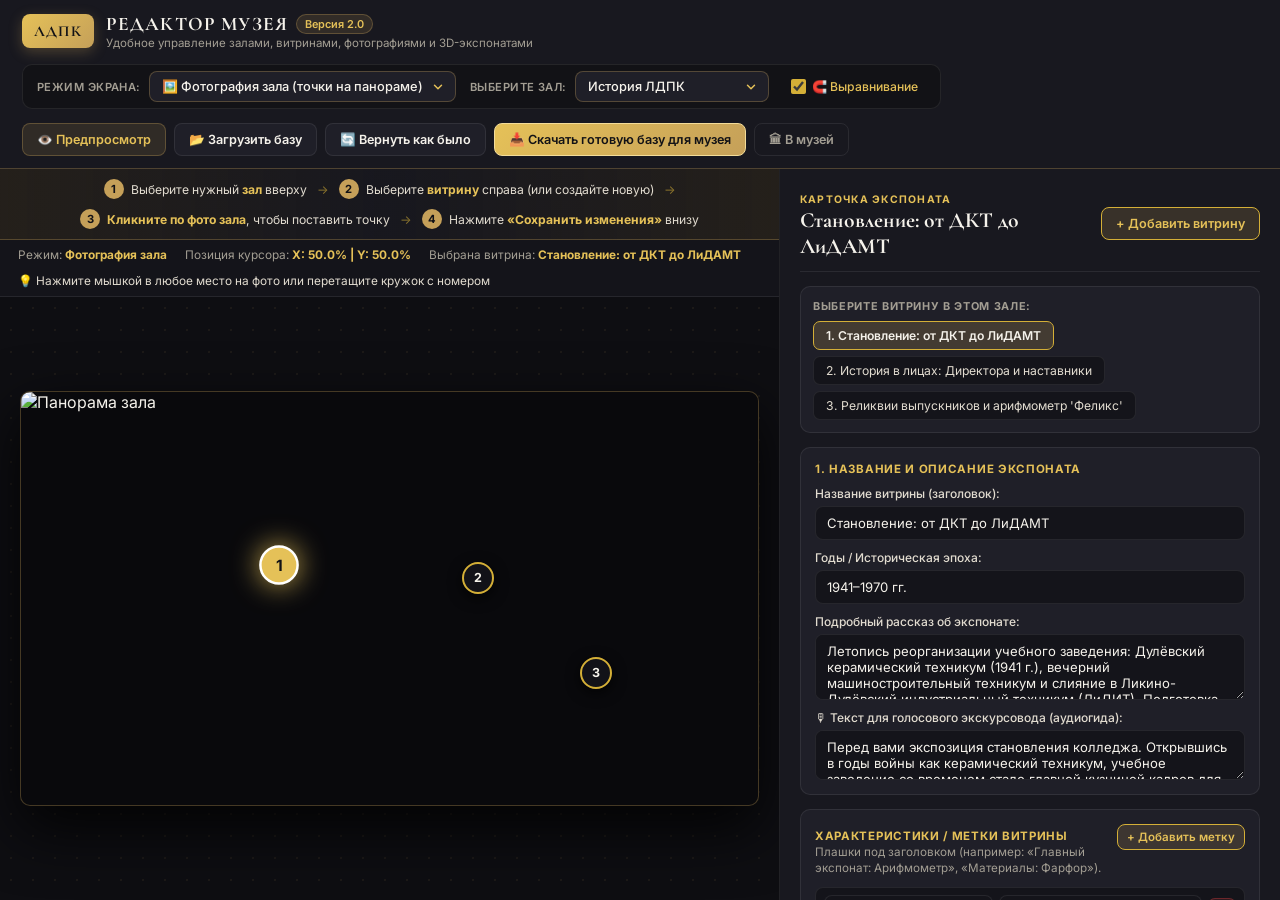
==== commit 3736aa74: "final ver before import expo" ====
--- a/admin.html
+++ b/admin.html
@@ -3,107 +3,141 @@
 <head>
   <meta charset="UTF-8">
   <meta name="viewport" content="width=device-width, initial-scale=1.0">
-  <title>MUSEUM STUDIO PRO | Среда проектирования экспозиции ЛДПК</title>
+  <title>Редактор экспозиции | Виртуальный музей ЛДПК</title>
   <link rel="stylesheet" href="admin.css">
   <link rel="preconnect" href="https://fonts.googleapis.com">
   <link rel="preconnect" href="https://fonts.gstatic.com" crossorigin>
-  <link href="https://fonts.googleapis.com/css2?family=Inter:wght@400;500;600;700&family=JetBrains+Mono:wght@400;500;600;700&display=swap" rel="stylesheet">
+  <link href="https://fonts.googleapis.com/css2?family=Cormorant+Garamond:wght@600;700&family=Inter:wght@400;500;600;700&display=swap" rel="stylesheet">
   <script type="module" src="https://ajax.googleapis.com/ajax/libs/model-viewer/3.4.0/model-viewer.min.js"></script>
 </head>
 <body>
   <div class="studio-layout">
-    <!-- ВЕРХНЯЯ ИНСТРУМЕНТАЛЬНАЯ ПАНЕЛЬ (UE5 / BLENDER HEADER) -->
+    <!-- ВЕРХНЯЯ ПАНЕЛЬ РЕДАКТОРА МУЗЕЯ -->
     <header class="studio-topbar">
       <div class="topbar-brand">
-        <div class="studio-badge-logo">PRO</div>
+        <div class="studio-badge-logo">ЛДПК</div>
         <div>
           <div class="brand-title-row">
-            <h1>MUSEUM STUDIO</h1>
-            <span class="mono-tag">v2.6 // LDPK_ENGINE</span>
-          </div>
-          <p>Точное координатное проектирование панорам и 3D-плана</p>
-        </div>
-      </div>
-
-      <!-- Переключатель рабочих пространств по центру -->
+            <h1>РЕДАКТОР МУЗЕЯ</h1>
+            <span class="brass-tag">Версия 2.0</span>
+          </div>
+          <p>Удобное управление залами, витринами, фотографиями и 3D-экспонатами</p>
+        </div>
+      </div>
+
+      <!-- Выбор режима отображения и зала -->
       <div class="workspace-mode-tabs">
-        <select id="admin-view-mode" class="studio-select">
-          <option value="hall">🎥 Viewport: Панорама Зала (16:9 Lock)</option>
-          <option value="building-plan">🗺️ Blueprint: Архитектурный План (420:800 Lock)</option>
-        </select>
-
-        <div class="hall-selector-wrap" id="hall-select-wrap">
-          <label for="hall-select" id="hall-select-label">АКТИВНЫЙ ЗАЛ:</label>
-          <select id="hall-select" class="studio-select"></select>
-        </div>
-
-        <label class="snap-toggle-label" title="Примагничивание к сетке и центрам (Шаг 0.5%)">
+        <div class="select-field-group">
+          <label for="admin-view-mode">РЕЖИМ ЭКРАНА:</label>
+          <div class="custom-select-wrapper">
+            <select id="admin-view-mode" class="studio-select">
+              <option value="hall">🖼️ Фотография зала (точки на панораме)</option>
+              <option value="building-plan">🗺️ Схема здания (точки на карте этажа)</option>
+            </select>
+          </div>
+        </div>
+
+        <div class="select-field-group" id="hall-select-wrap">
+          <label for="hall-select" id="hall-select-label">ВЫБЕРИТЕ ЗАЛ:</label>
+          <div class="custom-select-wrapper">
+            <select id="hall-select" class="studio-select"></select>
+          </div>
+        </div>
+
+        <label class="snap-toggle-label" title="Помогает ровно выравнивать точки по сетке">
           <input type="checkbox" id="snap-toggle" checked>
-          <span>🧲 Snap Grid</span>
+          <span>🧲 Выравнивание</span>
         </label>
       </div>
 
+      <!-- Понятные кнопки действий -->
       <div class="topbar-actions">
-        <button type="button" id="btn-live-preview" class="btn btn-preview" title="Открыть живой предпросмотр витрины глазами посетителя">
-          👁️ Live Preview
+        <button type="button" id="btn-live-preview" class="btn btn-preview" title="Посмотреть, как витрина выглядит в музее">
+          👁️ Предпросмотр
         </button>
-        <label class="btn btn-secondary file-upload-label">
-          📂 Импорт JSON
+        <label class="btn btn-secondary file-upload-label" title="Открыть ранее скачанный файл exhibits.json">
+          📂 Загрузить базу
           <input type="file" id="json-file-input" accept=".json" hidden>
         </label>
-        <button id="btn-fetch-current" class="btn btn-secondary" title="Сбросить кэш до исходного файла exhibits.json">🔄 Сброс</button>
-        <button id="btn-export-json" class="btn btn-primary" title="Экспортировать готовый exhibits.json">📥 Экспорт exhibits.json</button>
-        <a href="index.html" class="btn btn-back">↗ В музей</a>
+        <button type="button" id="btn-fetch-current" class="btn btn-secondary" title="Отменить правки и вернуть исходную базу музея">
+          🔄 Вернуть как было
+        </button>
+        <button type="button" id="btn-export-json" class="btn btn-primary" title="Скачать готовый файл exhibits.json для сохранения в папку проекта">
+          📥 Скачать готовую базу для музея
+        </button>
+        <a href="index.html" class="btn btn-back">🏛 В музей</a>
       </div>
     </header>
 
     <!-- ОСНОВНОЕ РАБОЧЕЕ ПРОСТРАНСТВО -->
     <main class="studio-workspace">
-      <!-- ЛЕВАЯ СЕКЦИЯ: КАЛИБРОВАННЫЙ VIEWPORT С ФИКСИРОВАННЫМ ASPECT-RATIO -->
+      <!-- ЛЕВАЯ СЕКЦИЯ: НАГЛЯДНЫЙ ГИД + ИНТЕРАКТИВНЫЙ ХОЛСТ ЗАЛА -->
       <section class="viewport-panel">
+        <!-- Пошаговая подсказка (Wizard) -->
+        <div class="wizard-guide-banner" id="wizard-guide-banner">
+          <div class="wizard-step">
+            <span class="step-num">1</span>
+            <span>Выберите нужный <b>зал</b> вверху</span>
+          </div>
+          <span class="wizard-arrow">→</span>
+          <div class="wizard-step">
+            <span class="step-num">2</span>
+            <span>Выберите <b>витрину</b> справа (или создайте новую)</span>
+          </div>
+          <span class="wizard-arrow">→</span>
+          <div class="wizard-step">
+            <span class="step-num">3</span>
+            <span><b>Кликните по фото зала</b>, чтобы поставить точку</span>
+          </div>
+          <span class="wizard-arrow">→</span>
+          <div class="wizard-step">
+            <span class="step-num">4</span>
+            <span>Нажмите <b>«Сохранить изменения»</b> внизу</span>
+          </div>
+        </div>
+
         <div class="viewport-hud-bar">
           <div class="hud-telemetry">
-            <span class="telemetry-item">REJ: <strong id="hud-mode-name">PANORAMA_16_9</strong></span>
-            <span class="telemetry-item">CURSOR: <strong id="hud-cursor-coords">X: 00.0% | Y: 00.0%</strong></span>
-            <span class="telemetry-item">SELECTED: <strong id="hud-selected-id">NONE</strong></span>
-          </div>
-          <span class="canvas-hint" id="canvas-hint">Кликните или перетащите маркер для точной установки координат</span>
+            <span>Режим: <strong id="hud-mode-name">Фотография зала</strong></span>
+            <span>Позиция курсора: <strong id="hud-cursor-coords">X: 50.0% | Y: 50.0%</strong></span>
+            <span>Выбрана витрина: <strong id="hud-selected-id">Не выбрана</strong></span>
+          </div>
+          <span class="canvas-hint" id="canvas-hint">💡 Нажмите мышкой в любое место на фото или перетащите кружок с номером</span>
         </div>
 
         <div class="viewport-stage-outer" id="viewport-stage-outer">
-          <!-- Контейнер со строгим сохранением пропорций (Aspect-Ratio Lock) -->
           <div class="aspect-locked-frame mode-panorama" id="canvas-viewport">
             <img id="hall-canvas-img" src="" alt="Панорама зала" class="canvas-img">
             <div id="canvas-markers-layer" class="canvas-markers-layer"></div>
 
-            <!-- Векторный архитектурный план (420x800) -->
+            <!-- Схема этажа (420x800) -->
             <div id="admin-plan-wrapper" class="admin-plan-wrapper hidden">
               <svg id="admin-svg-map" class="museum-svg-map" viewBox="0 0 420 800" preserveAspectRatio="none">
                 <defs>
                   <pattern id="studio-grid" width="20" height="20" patternUnits="userSpaceOnUse">
-                    <path d="M 20 0 L 0 0 0 20" fill="none" stroke="rgba(56, 189, 248, 0.07)" stroke-width="1"/>
+                    <path d="M 20 0 L 0 0 0 20" fill="none" stroke="rgba(197, 160, 89, 0.08)" stroke-width="1"/>
                   </pattern>
                 </defs>
-                <rect width="420" height="800" fill="#08080d" />
+                <rect width="420" height="800" fill="#141311" />
                 <rect width="420" height="800" fill="url(#studio-grid)" />
 
                 <rect x="20" y="20" width="380" height="230" rx="6" class="hall-polygon hall-1-poly" data-hall-id="college-history" />
-                <text x="32" y="44" fill="#fbbf24" font-weight="700" font-size="12" font-family="JetBrains Mono">01 // ИСТОРИЯ ЛДПК (380x230)</text>
+                <text x="32" y="44" fill="#e5c158" font-weight="700" font-size="12">01. ИСТОРИЯ ЛДПК</text>
 
                 <rect x="20" y="260" width="155" height="520" rx="6" class="hall-polygon hall-4-poly" data-hall-id="achievements" />
-                <text x="30" y="284" fill="#c084fc" font-weight="700" font-size="11" font-family="JetBrains Mono">04 // ДОСТИЖЕНИЯ</text>
+                <text x="30" y="284" fill="#c4b5fd" font-weight="700" font-size="11">04. ДОСТИЖЕНИЯ</text>
 
                 <rect x="185" y="260" width="215" height="280" rx="6" class="hall-polygon hall-2-poly" data-hall-id="region-history" />
-                <text x="198" y="284" fill="#38bdf8" font-weight="700" font-size="11" font-family="JetBrains Mono">02 // БЫТ И КУЛЬТУРА</text>
+                <text x="198" y="284" fill="#93c5fd" font-weight="700" font-size="11">02. БЫТ И КУЛЬТУРА</text>
 
                 <rect x="185" y="550" width="215" height="230" rx="6" class="hall-polygon hall-3-poly" data-hall-id="military-glory" />
-                <text x="198" y="574" fill="#f87171" font-weight="700" font-size="11" font-family="JetBrains Mono">03 // ВОЕННАЯ ПАМЯТЬ</text>
+                <text x="198" y="574" fill="#fca5a5" font-weight="700" font-size="11">03. ВОЕННАЯ ПАМЯТЬ</text>
 
                 <g id="admin-plan-markers-layer"></g>
               </svg>
             </div>
 
-            <!-- Лазерное перекрестие (Crosshair) и направляющие привязки (Snap Guides) -->
+            <!-- Перекрестие и направляющие выравнивания -->
             <div class="crosshair-overlay" id="crosshair-overlay" aria-hidden="true">
               <div class="ch-line-h" id="ch-line-h"></div>
               <div class="ch-line-v" id="ch-line-v"></div>
@@ -115,114 +149,162 @@
         </div>
       </section>
 
-      <!-- ПРАВАЯ СЕКЦИЯ: INSPECTOR СВОЙСТВ ВИТРИНЫ -->
+      <!-- ПРАВАЯ СЕКЦИЯ: ПОНЯТНАЯ КАРТОЧКА РЕДАКТИРОВАНИЯ ВИТРИНЫ -->
       <aside class="inspector-panel">
         <div class="inspector-header">
           <div>
-            <span class="section-mono-tag">OBJECT INSPECTOR</span>
-            <h2 id="editor-heading">Свойства витрины</h2>
-          </div>
-          <button id="btn-new-vitrine" class="btn btn-sm btn-accent">+ Создать стенд</button>
-        </div>
-
-        <!-- Селектор витрин текущего зала -->
+            <span class="section-brass-tag">КАРТОЧКА ЭКСПОНАТА</span>
+            <h2 id="editor-heading">Настройка витрины</h2>
+          </div>
+          <button type="button" id="btn-new-vitrine" class="btn btn-accent">+ Добавить витрину</button>
+        </div>
+
+        <!-- Переключатель витрин текущего зала -->
         <div class="vitrines-outliner">
-          <span class="list-label">СТЕНДЫ В ТЕКУЩЕМ ЗАЛЕ:</span>
+          <span class="list-label">ВЫБЕРИТЕ ВИТРИНУ В ЭТОМ ЗАЛЕ:</span>
           <div id="vitrines-chips" class="vitrines-chips"></div>
         </div>
 
         <form id="vitrine-form" class="vitrine-form">
           <input type="hidden" id="form-vitrine-id">
 
-          <!-- Блок точных координат панорамы и карты -->
+          <!-- 1. Основная информация о витрине -->
           <div class="inspector-card">
-            <div class="card-header-Label">TRANSFORMATION // КООРДИНАТЫ (%)</div>
+            <div class="card-header-label">1. НАЗВАНИЕ И ОПИСАНИЕ ЭКСПОНАТА</div>
+            <div class="form-group">
+              <label for="form-title">Название витрины (заголовок):</label>
+              <input type="text" id="form-title" class="form-input" placeholder="Например: Арифмометр «Феликс» и реликвии выпускников" required>
+            </div>
+            <div class="form-group">
+              <label for="form-epoch">Годы / Историческая эпоха:</label>
+              <input type="text" id="form-epoch" class="form-input" placeholder="Например: 1941–1970 гг.">
+            </div>
+            <div class="form-group">
+              <label for="form-desc">Подробный рассказ об экспонате:</label>
+              <textarea id="form-desc" class="form-textarea" rows="3" placeholder="Введите историческое описание для посетителей..."></textarea>
+            </div>
+            <div class="form-group">
+              <label for="form-audio">🎙 Текст для голосового экскурсовода (аудиогида):</label>
+              <textarea id="form-audio" class="form-textarea" rows="2" placeholder="Этот текст прочитает голосовой помощник при нажатии кнопки в музее..."></textarea>
+            </div>
+          </div>
+
+          <!-- 1.5. Характеристики / Метки витрины (extraInfo) -->
+          <div class="inspector-card">
+            <div class="group-title-row">
+              <div>
+                <span class="card-header-label">ХАРАКТЕРИСТИКИ / МЕТКИ ВИТРИНЫ</span>
+                <p class="card-helper-subtext">Плашки под заголовком (например: «Главный экспонат: Арифмометр», «Материалы: Фарфор»).</p>
+              </div>
+              <button type="button" id="btn-add-extra-info" class="btn btn-xs btn-accent">+ Добавить метку</button>
+            </div>
+            <div id="extra-info-container" class="extra-info-admin-list"></div>
+          </div>
+
+          <!-- 2. Фотографии витрины с мини-превью и удалением крестиком -->
+          <div class="inspector-card">
+            <div class="group-title-row">
+              <div>
+                <span class="card-header-label">2. ФОТОГРАФИИ ЭКСПОНАТА</span>
+                <p class="card-helper-subtext">Видны сразу с мини-картинкой. Можно менять порядок перетаскиванием.</p>
+              </div>
+              <button type="button" id="btn-add-image" class="btn btn-sm btn-accent">+ Добавить фото</button>
+            </div>
+            <div id="images-container" class="dnd-gallery-list"></div>
+          </div>
+
+          <!-- 3. 3D-Модель экспоната с мини-превью и кнопкой удаления крестиком -->
+          <div class="inspector-card">
+            <div class="card-header-label">3. ОБЪЁМНАЯ 3D-МОДЕЛЬ (.GLB) — НЕОБЯЗАТЕЛЬНО</div>
+            <p class="card-helper-subtext">Если у экспоната есть 3D-модель, укажите ссылку или выберите файл — ниже сразу появится её 3D-превью.</p>
+
+            <div class="glb-card-box">
+              <div class="glb-thumb-box" id="glb-thumb-box">
+                <model-viewer id="admin-glb-mini-preview" class="admin-glb-mini-preview hidden" auto-rotate camera-controls></model-viewer>
+                <div id="glb-empty-placeholder" class="glb-empty-placeholder">Без 3D</div>
+              </div>
+
+              <div class="glb-controls-col">
+                <div class="input-with-status">
+                  <input type="text" id="form-model3d" class="form-input" placeholder="assets/models/exhibit.glb или https://...">
+                  <label class="btn btn-xs btn-secondary" title="Выбрать файл .glb на компьютере">
+                    📁 Файл
+                    <input type="file" id="glb-file-picker" accept=".glb,.gltf" hidden>
+                  </label>
+                  <button type="button" id="btn-validate-glb" class="btn btn-xs btn-secondary">Проверить</button>
+                  <button type="button" id="btn-clear-glb" class="btn btn-xs btn-remove-cross" title="Удалить 3D-модель из витрины">&times;</button>
+                </div>
+
+                <div id="glb-validation-badge" class="asset-status-badge status-idle">
+                  <span class="status-dot"></span>
+                  <span id="glb-status-text">3D-модель не прикреплена (показываются только фото)</span>
+                </div>
+              </div>
+            </div>
+          </div>
+
+          <!-- 4. Точные координаты точки -->
+          <div class="inspector-card coords-collapsible-card">
+            <div class="card-header-label">4. РАСПОЛОЖЕНИЕ ТОЧКИ (СТАВИТСЯ КЛИКОМ НА ФОТО СЛЕВА)</div>
             <div class="coords-grid">
               <div class="form-group">
-                <label>Панорама X (%)</label>
-                <input type="number" id="form-x" class="form-input mono-input" step="0.1" min="0" max="100" required>
+                <label for="form-x">По горизонтали на фото (%)</label>
+                <input type="number" id="form-x" class="form-input" step="0.1" min="0" max="100" required>
               </div>
               <div class="form-group">
-                <label>Панорама Y (%)</label>
-                <input type="number" id="form-y" class="form-input mono-input" step="0.1" min="0" max="100" required>
+                <label for="form-y">По вертикали на фото (%)</label>
+                <input type="number" id="form-y" class="form-input" step="0.1" min="0" max="100" required>
               </div>
               <div class="form-group">
-                <label>План здания mapX (%)</label>
-                <input type="number" id="form-map-x" class="form-input mono-input" step="0.1" min="0" max="100">
+                <label for="form-map-x">На карте здания X (%)</label>
+                <input type="number" id="form-map-x" class="form-input" step="0.1" min="0" max="100">
               </div>
               <div class="form-group">
-                <label>План здания mapY (%)</label>
-                <input type="number" id="form-map-y" class="form-input mono-input" step="0.1" min="0" max="100">
-              </div>
-            </div>
-          </div>
-
-          <!-- Основные метаданные -->
-          <div class="inspector-card">
-            <div class="card-header-Label">METADATA // ОПИСАНИЕ ЭКСПОНАТА</div>
-            <div class="form-group">
-              <label>Название витрины / стенда:</label>
-              <input type="text" id="form-title" class="form-input" placeholder="Витрина №1: Основание колледжа" required>
-            </div>
-            <div class="form-group">
-              <label>Историческая эпоха:</label>
-              <input type="text" id="form-epoch" class="form-input" placeholder="1941–1970 гг.">
-            </div>
-            <div class="form-group">
-              <label>Подробное архивное описание:</label>
-              <textarea id="form-desc" class="form-textarea" rows="3"></textarea>
-            </div>
-            <div class="form-group">
-              <label>Скрипт синтезатора речи (Аудиогид):</label>
-              <textarea id="form-audio" class="form-textarea" rows="2"></textarea>
-            </div>
-          </div>
-
-          <!-- Валидация 3D модели GLB/GLTF -->
-          <div class="inspector-card">
-            <div class="card-header-Label">WEBGL ASSET // 3D МОДЕЛЬ (.GLB)</div>
-            <div class="form-group">
-              <div class="input-with-status">
-                <input type="text" id="form-model3d" class="form-input mono-input" placeholder="assets/models/exhibit.glb или URL">
-                <button type="button" id="btn-validate-glb" class="btn btn-xs btn-secondary">Проверить</button>
-              </div>
-              <div id="glb-validation-badge" class="asset-status-badge status-idle">
-                <span class="status-dot"></span>
-                <span id="glb-status-text">Модель не указана (режим фотогалереи)</span>
-              </div>
-            </div>
-          </div>
-
-          <!-- Drag-and-Drop Галерея с живыми миниатюрами -->
-          <div class="inspector-card">
-            <div class="group-title-row">
-              <span class="card-header-Label" style="margin:0;">GALLERY ASSETS // DRAG & DROP СОРТИРОВКА</span>
-              <button type="button" id="btn-add-image" class="btn btn-xs btn-accent">+ Фото</button>
-            </div>
-            <div id="images-container" class="dnd-gallery-list"></div>
-          </div>
-
+                <label for="form-map-y">На карте здания Y (%)</label>
+                <input type="number" id="form-map-y" class="form-input" step="0.1" min="0" max="100">
+              </div>
+            </div>
+          </div>
+
+          <!-- Крупная кнопка сохранения и аккуратная кнопка удаления с защитой -->
           <div class="form-actions">
-            <button type="submit" id="btn-save-vitrine" class="btn btn-primary">💾 Применить и сохранить</button>
-            <button type="button" id="btn-delete-vitrine" class="btn btn-danger">🗑 Удалить</button>
+            <button type="submit" id="btn-save-vitrine" class="btn btn-save-large">
+              💾 Сохранить изменения
+            </button>
+            <button type="button" id="btn-delete-vitrine" class="btn btn-danger" title="Удалить выбранную витрину">
+              🗑 Удалить витрину
+            </button>
           </div>
         </form>
       </aside>
     </main>
 
-    <!-- МОДАЛЬНОЕ ОКНО ЖИВОГО ТЕСТА ВИТРИНЫ (LIVE TEST PREVIEW) -->
+    <!-- МОДАЛЬНОЕ ОКНО ПОДТВЕРЖДЕНИЯ УДАЛЕНИЯ -->
+    <div id="confirm-modal-backdrop" class="modal-backdrop hidden" role="dialog" aria-modal="true">
+      <div class="confirm-dialog-card">
+        <div class="confirm-icon-circle">⚠️</div>
+        <h3 id="confirm-modal-title">Вы уверены, что хотите удалить этот экспонат?</h3>
+        <p id="confirm-modal-desc">Витрина будет удалена из текущего зала. Вы всегда сможете отменить это действие кнопкой «Вернуть как было».</p>
+        <div class="confirm-dialog-actions">
+          <button type="button" id="btn-confirm-cancel" class="btn btn-secondary">Отмена, оставить</button>
+          <button type="button" id="btn-confirm-accept" class="btn btn-danger-solid">Да, удалить</button>
+        </div>
+      </div>
+    </div>
+
+    <!-- МОДАЛЬНОЕ ОКНО ЖИВОГО ПРЕДПРОСМОТРА -->
     <div id="live-preview-backdrop" class="live-preview-backdrop hidden">
       <div class="live-preview-window">
         <header class="lp-header">
           <div class="lp-title-box">
-            <span class="mono-tag">LIVE CLIENT SIMULATION</span>
-            <h3 id="lp-title">Предпросмотр витрины глазами посетителя</h3>
+            <span class="brass-tag">ПРЕДПРОСМОТР ВИТРИНЫ</span>
+            <h3 id="lp-title">Так эту витрину увидит посетитель музея</h3>
           </div>
           <div class="lp-mode-switch" id="lp-mode-switch">
-            <button type="button" class="btn btn-xs btn-secondary active" id="lp-btn-gallery">🖼 Галерея</button>
+            <button type="button" class="btn btn-xs btn-secondary active" id="lp-btn-gallery">🖼 Фотографии</button>
             <button type="button" class="btn btn-xs btn-secondary" id="lp-btn-3d">🧊 3D Модель</button>
           </div>
-          <button type="button" id="lp-close-btn" class="lp-close-btn">&times;</button>
+          <button type="button" id="lp-close-btn" class="lp-close-btn" aria-label="Закрыть">&times;</button>
         </header>
 
         <div class="lp-body">
@@ -236,7 +318,7 @@
             <div class="lp-divider"></div>
             <p id="lp-spot-desc"></p>
             <div class="lp-audio-box">
-              <strong>🎙 Текст аудиогида:</strong>
+              <strong>🎙 Голосовой экскурсовод прочитает:</strong>
               <p id="lp-spot-audio"></p>
             </div>
           </div>
@@ -244,10 +326,10 @@
       </div>
     </div>
 
-    <!-- Уведомление Toast -->
+    <!-- Изумрудное уведомление об успешном сохранении (Toast) -->
     <div id="admin-toast" class="admin-toast" aria-live="polite">
       <span class="toast-icon" id="toast-icon">✓</span>
-      <span class="toast-message" id="toast-message">Сохранено</span>
+      <span class="toast-message" id="toast-message">Изменения успешно сохранены!</span>
     </div>
   </div>
 
--- a/admin.css
+++ b/admin.css
@@ -1,22 +1,28 @@
-/* admin.css — MUSEUM STUDIO PRO (Unreal Engine 5 / Blender Dark Slate UI) */
+/* admin.css — РЕДАКТОР ВИРТУАЛЬНОГО МУЗЕЯ ЛДПК 2.0 (Борта карточек зафиксированы) */
 :root {
-  --bg-carbon: #0a0a0f;
-  --bg-panel: #111118;
-  --bg-card: #161621;
-  --bg-input: #0c0c12;
-  --border-subtle: rgba(255, 255, 255, 0.09);
-  --border-focus: #38bdf8;
-
-  --accent-cyan: #38bdf8;
-  --accent-gold: #fbbf24;
-  --status-ok: #10b981;
+  --bg-anthracite: #121216;
+  --bg-panel: #18181f;
+  --bg-card: #1f1f28;
+  --bg-input: #14141a;
+
+  --border-subtle: rgba(255, 255, 255, 0.08);
+  --border-brass: rgba(197, 160, 89, 0.32);
+
+  --brass-main: #c5a059;
+  --brass-gold: #d4af37;
+  --brass-bright: #e5c158;
+
+  --status-emerald: #10b981;
+  --status-emerald-bg: rgba(16, 185, 129, 0.16);
   --status-warn: #f59e0b;
   --status-err: #ef4444;
 
-  --text-main: #f3f4f6;
-  --text-muted: #94a3b8;
-  --font-ui: 'Inter', -apple-system, sans-serif;
-  --font-mono: 'JetBrains Mono', monospace;
+  --text-ivory: #f5f2eb;
+  --text-soft: #e2dcd0;
+  --text-muted: #a39e93;
+
+  --font-display: 'Cormorant Garamond', Georgia, serif;
+  --font-ui: 'Inter', -apple-system, BlinkMacSystemFont, sans-serif;
 }
 
 *, *::before, *::after {
@@ -26,8 +32,8 @@
 }
 
 body {
-  background-color: var(--bg-carbon);
-  color: var(--text-main);
+  background-color: var(--bg-anthracite);
+  color: var(--text-ivory);
   font-family: var(--font-ui);
   height: 100vh;
   overflow: hidden;
@@ -40,16 +46,17 @@
   height: 100vh;
 }
 
-/* ВЕРХНЯЯ ПАНЕЛЬ ИНСТРУМЕНТОВ */
+/* ВЕРХНЯЯ ШАПКА РЕДАКТОРА */
 .studio-topbar {
   display: flex;
   align-items: center;
   justify-content: space-between;
-  gap: 16px;
-  padding: 10px 20px;
+  gap: 14px;
+  padding: 12px 22px;
   background: var(--bg-panel);
-  border-bottom: 1px solid var(--border-subtle);
+  border-bottom: 1px solid var(--border-brass);
   flex-shrink: 0;
+  flex-wrap: wrap;
 }
 
 .topbar-brand {
@@ -59,14 +66,15 @@
 }
 
 .studio-badge-logo {
-  padding: 6px 10px;
-  background: linear-gradient(135deg, #38bdf8 0%, #6366f1 100%);
-  border-radius: 6px;
-  color: #060609;
-  font-family: var(--font-mono);
-  font-weight: 800;
-  font-size: 0.78rem;
+  padding: 8px 12px;
+  background: linear-gradient(135deg, var(--brass-bright) 0%, var(--brass-main) 100%);
+  border-radius: 8px;
+  color: #121216;
+  font-family: var(--font-display);
+  font-weight: 700;
+  font-size: 0.95rem;
   letter-spacing: 0.08em;
+  box-shadow: 0 4px 14px rgba(197, 160, 89, 0.3);
 }
 
 .brand-title-row {
@@ -76,78 +84,108 @@
 }
 
 .topbar-brand h1 {
-  font-size: 0.95rem;
+  font-family: var(--font-display);
+  font-size: 1.2rem;
   font-weight: 700;
-  letter-spacing: 0.05em;
-  color: #ffffff;
+  letter-spacing: 0.06em;
+  color: var(--text-ivory);
 }
 
 .topbar-brand p {
+  font-size: 0.72rem;
+  color: var(--text-muted);
+}
+
+.brass-tag {
+  font-size: 0.68rem;
+  font-weight: 600;
+  padding: 2px 8px;
+  background: rgba(197, 160, 89, 0.15);
+  border: 1px solid var(--border-brass);
+  border-radius: 999px;
+  color: var(--brass-bright);
+}
+
+.workspace-mode-tabs {
+  display: flex;
+  align-items: center;
+  gap: 14px;
+  background: var(--bg-anthracite);
+  padding: 6px 14px;
+  border-radius: 10px;
+  border: 1px solid var(--border-subtle);
+}
+
+.select-field-group {
+  display: flex;
+  align-items: center;
+  gap: 8px;
+}
+
+.select-field-group label {
   font-size: 0.7rem;
+  font-weight: 600;
   color: var(--text-muted);
-}
-
-.mono-tag {
-  font-family: var(--font-mono);
-  font-size: 0.65rem;
-  padding: 2px 6px;
-  background: rgba(56, 189, 248, 0.12);
-  border: 1px solid rgba(56, 189, 248, 0.35);
-  border-radius: 4px;
-  color: var(--accent-cyan);
-}
-
-.workspace-mode-tabs {
-  display: flex;
-  align-items: center;
-  gap: 12px;
-  background: var(--bg-carbon);
-  padding: 5px 10px;
+  letter-spacing: 0.04em;
+  white-space: nowrap;
+}
+
+.custom-select-wrapper {
+  position: relative;
+  display: inline-block;
+}
+
+.studio-select {
+  appearance: none;
+  -webkit-appearance: none;
+  -moz-appearance: none;
+  background-color: var(--bg-card);
+  background-image: url("data:image/svg+xml;charset=UTF-8,%3Csvg xmlns='http://www.w3.org/2000/svg' width='14' height='14' viewBox='0 0 24 24' fill='none' stroke='%23e5c158' stroke-width='2.5' stroke-linecap='round' stroke-linejoin='round'%3E%3Cpolyline points='6 9 12 15 18 9'%3E%3C/polyline%3E%3C/svg%3E");
+  background-repeat: no-repeat;
+  background-position: right 10px center;
+  color: var(--text-ivory);
+  border: 1px solid var(--border-brass);
   border-radius: 8px;
-  border: 1px solid var(--border-subtle);
-}
-
-.hall-selector-wrap {
-  display: flex;
-  align-items: center;
-  gap: 6px;
-}
-
-.hall-selector-wrap label {
-  font-family: var(--font-mono);
-  font-size: 0.68rem;
-  color: var(--text-muted);
-}
-
-.studio-select {
-  background: var(--bg-card);
-  color: var(--text-main);
-  border: 1px solid var(--border-subtle);
-  border-radius: 6px;
-  padding: 6px 10px;
+  padding: 7px 32px 7px 12px;
   font-family: var(--font-ui);
-  font-size: 0.78rem;
+  font-size: 0.8rem;
   font-weight: 500;
   outline: none;
   cursor: pointer;
-}
-
+  transition: all 0.2s ease;
+}
+
+.studio-select:hover,
 .studio-select:focus {
-  border-color: var(--accent-cyan);
+  border-color: var(--brass-bright);
+  box-shadow: 0 0 12px rgba(197, 160, 89, 0.22);
+}
+
+.studio-select option {
+  background-color: var(--bg-panel);
+  color: var(--text-ivory);
+  padding: 8px;
 }
 
 .snap-toggle-label {
   display: inline-flex;
   align-items: center;
   gap: 6px;
-  font-family: var(--font-mono);
-  font-size: 0.72rem;
-  color: var(--accent-gold);
+  font-size: 0.76rem;
+  font-weight: 500;
+  color: var(--brass-bright);
   cursor: pointer;
   user-select: none;
   padding: 4px 8px;
 }
 
+.snap-toggle-label input[type="checkbox"] {
+  accent-color: var(--brass-gold);
+  width: 15px;
+  height: 15px;
+  cursor: pointer;
+}
+
 .topbar-actions {
   display: flex;
   align-items: center;
@@ -160,57 +198,81 @@
   align-items: center;
   justify-content: center;
   gap: 6px;
-  padding: 7px 13px;
-  border-radius: 6px;
+  padding: 8px 14px;
+  border-radius: 8px;
   font-family: var(--font-ui);
-  font-size: 0.78rem;
+  font-size: 0.79rem;
   font-weight: 600;
   cursor: pointer;
   border: 1px solid transparent;
-  transition: all 0.18s ease;
+  transition: all 0.2s ease;
   text-decoration: none;
   white-space: nowrap;
 }
 
 .btn-primary {
-  background: var(--accent-cyan);
-  color: #07070c;
-}
+  background: linear-gradient(135deg, var(--brass-bright) 0%, var(--brass-main) 100%);
+  color: #121216;
+  border-color: #f3dc99;
+}
+
 .btn-primary:hover {
-  background: #7dd3fc;
-  box-shadow: 0 0 14px rgba(56, 189, 248, 0.4);
+  box-shadow: 0 4px 16px rgba(212, 175, 55, 0.42);
+  transform: translateY(-1px);
 }
 
 .btn-secondary {
   background: var(--bg-card);
   border-color: var(--border-subtle);
-  color: var(--text-main);
-}
+  color: var(--text-ivory);
+}
+
 .btn-secondary:hover {
-  border-color: rgba(255, 255, 255, 0.28);
-  background: rgba(255, 255, 255, 0.08);
+  border-color: var(--border-brass);
+  background: rgba(197, 160, 89, 0.12);
 }
 
 .btn-preview {
-  background: rgba(16, 185, 129, 0.14);
-  border-color: rgba(16, 185, 129, 0.45);
-  color: #34d399;
-}
+  background: rgba(197, 160, 89, 0.14);
+  border-color: var(--border-brass);
+  color: var(--brass-bright);
+}
+
 .btn-preview:hover {
-  background: rgba(16, 185, 129, 0.25);
-  color: #fff;
+  background: rgba(197, 160, 89, 0.25);
+  color: var(--text-ivory);
 }
 
 .btn-accent {
-  background: rgba(56, 189, 248, 0.15);
-  border-color: rgba(56, 189, 248, 0.4);
-  color: var(--accent-cyan);
+  background: rgba(197, 160, 89, 0.18);
+  border-color: var(--brass-gold);
+  color: var(--brass-bright);
+}
+
+.btn-accent:hover {
+  background: var(--brass-main);
+  color: #121216;
 }
 
 .btn-danger {
-  background: rgba(239, 68, 68, 0.14);
-  border-color: rgba(239, 68, 68, 0.4);
+  background: rgba(239, 68, 68, 0.12);
+  border-color: rgba(239, 68, 68, 0.35);
   color: #fca5a5;
+}
+
+.btn-danger:hover {
+  background: rgba(239, 68, 68, 0.24);
+  border-color: #ef4444;
+  color: #ffffff;
+}
+
+.btn-danger-solid {
+  background: #dc2626;
+  color: #ffffff;
+}
+
+.btn-danger-solid:hover {
+  background: #ef4444;
 }
 
 .btn-back {
@@ -218,40 +280,101 @@
   border-color: var(--border-subtle);
   color: var(--text-muted);
 }
+
 .btn-back:hover {
-  color: #fff;
-  border-color: var(--accent-cyan);
-}
-
-.btn-sm { padding: 5px 10px; font-size: 0.74rem; }
-.btn-xs { padding: 4px 8px; font-size: 0.7rem; }
+  color: var(--text-ivory);
+  border-color: var(--brass-gold);
+}
+
+.btn-sm { padding: 6px 11px; font-size: 0.75rem; }
+.btn-xs { padding: 5px 9px; font-size: 0.72rem; }
+
+.btn-remove-cross {
+  width: 28px;
+  height: 28px;
+  padding: 0;
+  border-radius: 7px;
+  background: rgba(239, 68, 68, 0.12);
+  border: 1px solid rgba(239, 68, 68, 0.32);
+  color: #fca5a5;
+  font-size: 1.1rem;
+  line-height: 1;
+  flex-shrink: 0;
+}
+
+.btn-remove-cross:hover {
+  background: #ef4444;
+  color: #ffffff;
+}
 
 /* РАБОЧАЯ ОБЛАСТЬ */
 .studio-workspace {
   display: grid;
-  grid-template-columns: 1fr 470px;
+  grid-template-columns: 1fr 500px;
   flex: 1;
   overflow: hidden;
 }
 
-/* ЛЕВЫЙ КАЛИБРОВАННЫЙ VIEWPORT С ТОЧНЫМ СООТНОШЕНИЕМ СТОРОН */
 .viewport-panel {
   display: flex;
   flex-direction: column;
-  background: #060609;
+  background: #0e0e12;
   border-right: 1px solid var(--border-subtle);
   overflow: hidden;
 }
 
+.wizard-guide-banner {
+  display: flex;
+  align-items: center;
+  justify-content: center;
+  flex-wrap: wrap;
+  gap: 10px;
+  padding: 10px 18px;
+  background: linear-gradient(90deg, rgba(197, 160, 89, 0.12) 0%, rgba(24, 24, 31, 0.95) 50%, rgba(197, 160, 89, 0.12) 100%);
+  border-bottom: 1px solid var(--border-brass);
+  font-size: 0.76rem;
+  color: var(--text-soft);
+}
+
+.wizard-step {
+  display: flex;
+  align-items: center;
+  gap: 7px;
+}
+
+.wizard-step b {
+  color: var(--brass-bright);
+}
+
+.step-num {
+  width: 20px;
+  height: 20px;
+  border-radius: 50%;
+  background: var(--brass-main);
+  color: #121216;
+  font-size: 0.7rem;
+  font-weight: 700;
+  display: inline-flex;
+  align-items: center;
+  justify-content: center;
+  flex-shrink: 0;
+}
+
+.wizard-arrow {
+  color: var(--brass-gold);
+  opacity: 0.6;
+}
+
 .viewport-hud-bar {
   display: flex;
   align-items: center;
   justify-content: space-between;
-  padding: 8px 16px;
-  background: #0d0d14;
+  padding: 8px 18px;
+  background: #14141a;
   border-bottom: 1px solid var(--border-subtle);
-  font-family: var(--font-mono);
-  font-size: 0.7rem;
+  font-size: 0.74rem;
+  gap: 12px;
+  flex-wrap: wrap;
 }
 
 .hud-telemetry {
@@ -262,12 +385,12 @@
 }
 
 .hud-telemetry strong {
-  color: var(--accent-cyan);
+  color: var(--brass-bright);
 }
 
 .canvas-hint {
-  color: var(--accent-gold);
-  font-size: 0.7rem;
+  color: var(--text-soft);
+  font-size: 0.74rem;
 }
 
 .viewport-stage-outer {
@@ -278,17 +401,16 @@
   justify-content: center;
   padding: 20px;
   overflow: hidden;
-  background-image: radial-gradient(rgba(255, 255, 255, 0.06) 1px, transparent 1px);
-  background-size: 20px 20px;
-}
-
-/* СТРОГАЯ ФИКСАЦИЯ ПРОПОРЦИЙ (ASPECT-RATIO PRESERVATION) */
+  background-image: radial-gradient(rgba(197, 160, 89, 0.08) 1px, transparent 1px);
+  background-size: 22px 22px;
+}
+
 .aspect-locked-frame {
   position: relative;
-  background: #000;
-  border: 1px solid rgba(56, 189, 248, 0.35);
-  border-radius: 8px;
-  box-shadow: 0 20px 60px rgba(0, 0, 0, 0.85);
+  background: #09090c;
+  border: 1.5px solid var(--border-brass);
+  border-radius: 10px;
+  box-shadow: 0 22px 60px rgba(0, 0, 0, 0.85);
   overflow: hidden;
   cursor: crosshair;
   user-select: none;
@@ -296,13 +418,13 @@
 
 .aspect-locked-frame.mode-panorama {
   aspect-ratio: 16 / 9;
-  width: min(100%, calc((100vh - 150px) * (16 / 9)));
+  width: min(100%, calc((100vh - 190px) * (16 / 9)));
   max-height: 100%;
 }
 
 .aspect-locked-frame.mode-blueprint {
   aspect-ratio: 420 / 800;
-  height: min(100%, calc(100vh - 140px));
+  height: min(100%, calc(100vh - 180px));
   width: auto;
 }
 
@@ -310,7 +432,7 @@
   display: block;
   width: 100%;
   height: 100%;
-  object-fit: fill; /* Растягивается ровно по 16:9 фрейму, исключая черные полосы и сдвиг % координат */
+  object-fit: fill;
   pointer-events: none;
 }
 
@@ -326,12 +448,11 @@
 }
 
 .hall-polygon {
-  fill: rgba(30, 41, 59, 0.35);
-  stroke: rgba(255, 255, 255, 0.24);
+  fill: rgba(34, 32, 28, 0.45);
+  stroke: rgba(197, 160, 89, 0.35);
   stroke-width: 1.5;
 }
 
-/* ПЕРЕКРЕСТИЕ (CROSSHAIR) И ЛИНИИ ПРИВЯЗКИ (SNAP GUIDES) */
 .crosshair-overlay {
   position: absolute;
   inset: 0;
@@ -347,15 +468,15 @@
 
 .ch-line-h, .ch-line-v {
   position: absolute;
-  background: rgba(56, 189, 248, 0.35);
+  background: rgba(229, 193, 88, 0.35);
 }
 .ch-line-h { left: 0; right: 0; height: 1px; }
 .ch-line-v { top: 0; bottom: 0; width: 1px; }
 
 .snap-guide-h, .snap-guide-v {
   position: absolute;
-  background: var(--accent-gold);
-  box-shadow: 0 0 8px var(--accent-gold);
+  background: var(--status-emerald);
+  box-shadow: 0 0 8px var(--status-emerald);
   z-index: 22;
 }
 .snap-guide-h { left: 0; right: 0; height: 1.5px; }
@@ -363,19 +484,17 @@
 
 .ch-readout {
   position: absolute;
-  padding: 3px 7px;
-  background: rgba(10, 10, 16, 0.92);
-  border: 1px solid var(--accent-cyan);
-  border-radius: 4px;
-  color: var(--accent-cyan);
-  font-family: var(--font-mono);
-  font-size: 0.65rem;
+  padding: 4px 8px;
+  background: rgba(18, 18, 22, 0.94);
+  border: 1px solid var(--brass-gold);
+  border-radius: 6px;
+  color: var(--brass-bright);
+  font-size: 0.7rem;
   font-weight: 600;
   white-space: nowrap;
-  transform: translate(12px, -26px);
-}
-
-/* МАРКЕРЫ СТЕНДОВ НА ПАНОРАМЕ */
+  transform: translate(12px, -28px);
+}
+
 .canvas-markers-layer {
   position: absolute;
   inset: 0;
@@ -385,41 +504,41 @@
 
 .canvas-marker {
   position: absolute;
-  width: 30px;
-  height: 30px;
+  width: 32px;
+  height: 32px;
   transform: translate(-50%, -50%);
   border-radius: 50%;
-  background: rgba(14, 18, 28, 0.9);
-  border: 2px solid var(--accent-cyan);
-  color: #fff;
-  font-family: var(--font-mono);
-  font-size: 0.72rem;
+  background: rgba(20, 20, 26, 0.92);
+  border: 2px solid var(--brass-gold);
+  color: var(--text-ivory);
+  font-size: 0.78rem;
   font-weight: 700;
   display: flex;
   align-items: center;
   justify-content: center;
   cursor: grab;
   pointer-events: auto;
-  box-shadow: 0 0 12px rgba(56, 189, 248, 0.5);
+  box-shadow: 0 4px 14px rgba(0, 0, 0, 0.75);
   transition: transform 0.15s ease, background 0.15s ease;
 }
 
 .canvas-marker.active {
-  background: var(--accent-gold);
+  background: var(--brass-bright);
   border-color: #ffffff;
-  color: #060609;
-  transform: translate(-50%, -50%) scale(1.22);
-  box-shadow: 0 0 20px var(--accent-gold);
+  color: #121216;
+  transform: translate(-50%, -50%) scale(1.24);
+  box-shadow: 0 0 22px rgba(229, 193, 88, 0.85);
   z-index: 18;
 }
 
-/* ПРАВАЯ ПАНЕЛЬ ИНСПЕКТОРА */
+/* ПРАВАЯ ПАНЕЛЬ ИНСПЕКТОРА (ЗАЩИЩЕНА ОТ ВЫХОДА ЗА ГРАНИЦЫ) */
 .inspector-panel {
   display: flex;
   flex-direction: column;
   background: var(--bg-panel);
-  padding: 16px 18px;
+  padding: 18px 20px;
   overflow-y: auto;
+  overflow-x: hidden;
   gap: 14px;
 }
 
@@ -428,34 +547,36 @@
   align-items: center;
   justify-content: space-between;
   border-bottom: 1px solid var(--border-subtle);
-  padding-bottom: 10px;
-}
-
-.section-mono-tag {
-  font-family: var(--font-mono);
-  font-size: 0.62rem;
-  color: var(--accent-cyan);
-  letter-spacing: 0.1em;
+  padding-bottom: 12px;
+}
+
+.section-brass-tag {
+  font-size: 0.65rem;
+  font-weight: 700;
+  color: var(--brass-bright);
+  letter-spacing: 0.12em;
 }
 
 .inspector-header h2 {
-  font-size: 1rem;
+  font-family: var(--font-display);
+  font-size: 1.35rem;
   font-weight: 700;
-  color: #fff;
+  color: var(--text-ivory);
 }
 
 .vitrines-outliner {
   background: var(--bg-card);
   border: 1px solid var(--border-subtle);
-  border-radius: 8px;
-  padding: 10px;
+  border-radius: 10px;
+  padding: 12px;
 }
 
 .list-label {
   display: block;
-  font-family: var(--font-mono);
-  font-size: 0.65rem;
+  font-size: 0.68rem;
+  font-weight: 700;
   color: var(--text-muted);
+  letter-spacing: 0.06em;
   margin-bottom: 8px;
 }
 
@@ -466,231 +587,391 @@
 }
 
 .vitrine-chip {
-  padding: 5px 10px;
+  padding: 6px 12px;
   background: var(--bg-input);
   border: 1px solid var(--border-subtle);
-  border-radius: 5px;
-  font-size: 0.74rem;
-  color: var(--text-muted);
+  border-radius: 7px;
+  font-family: var(--font-ui);
+  font-size: 0.76rem;
+  color: var(--text-soft);
   cursor: pointer;
   transition: all 0.15s ease;
 }
 
+.vitrine-chip:hover {
+  border-color: var(--border-brass);
+}
+
 .vitrine-chip.active {
-  background: rgba(56, 189, 248, 0.18);
-  border-color: var(--accent-cyan);
-  color: #fff;
+  background: rgba(197, 160, 89, 0.22);
+  border-color: var(--brass-gold);
+  color: var(--text-ivory);
   font-weight: 600;
 }
 
 .vitrine-form {
   display: flex;
   flex-direction: column;
-  gap: 12px;
+  gap: 14px;
+  min-width: 0;
 }
 
 .inspector-card {
   background: var(--bg-card);
   border: 1px solid var(--border-subtle);
-  border-radius: 8px;
-  padding: 12px;
+  border-radius: 10px;
+  padding: 14px;
   display: flex;
   flex-direction: column;
   gap: 10px;
-}
-
-.card-header-Label {
-  font-family: var(--font-mono);
-  font-size: 0.66rem;
+  min-width: 0;
+  max-width: 100%;
+}
+
+.card-header-label {
+  font-size: 0.72rem;
   font-weight: 700;
-  color: var(--accent-gold);
+  color: var(--brass-bright);
   letter-spacing: 0.06em;
+}
+
+.card-helper-subtext {
+  font-size: 0.73rem;
+  color: var(--text-muted);
+  line-height: 1.4;
 }
 
 .coords-grid {
   display: grid;
   grid-template-columns: 1fr 1fr;
-  gap: 8px;
+  gap: 10px;
 }
 
 .form-group {
   display: flex;
   flex-direction: column;
-  gap: 4px;
+  gap: 5px;
+  min-width: 0;
 }
 
 .form-group label {
-  font-size: 0.72rem;
-  color: var(--text-muted);
+  font-size: 0.75rem;
+  font-weight: 500;
+  color: var(--text-soft);
 }
 
 .form-input, .form-textarea {
+  width: 100%;
+  min-width: 0;
   background: var(--bg-input);
   border: 1px solid var(--border-subtle);
+  border-radius: 8px;
+  color: var(--text-ivory);
+  font-family: var(--font-ui);
+  font-size: 0.82rem;
+  padding: 8px 11px;
+  outline: none;
+  transition: border-color 0.2s ease, box-shadow 0.2s ease;
+}
+
+.form-input:focus, .form-textarea:focus {
+  border-color: var(--brass-gold);
+  box-shadow: 0 0 10px rgba(197, 160, 89, 0.18);
+}
+
+/* ХАРАКТЕРИСТИКИ / МЕТКИ ВИТРИНЫ (extraInfo) */
+.extra-info-admin-list {
+  display: flex;
+  flex-direction: column;
+  gap: 8px;
+  min-width: 0;
+}
+
+.extra-info-row {
+  display: grid;
+  grid-template-columns: minmax(0, 1fr) minmax(0, 1.2fr) 28px;
+  gap: 6px;
+  align-items: center;
+  background: var(--bg-input);
+  padding: 7px 8px;
+  border-radius: 8px;
+  border: 1px solid var(--border-subtle);
+}
+
+/* СПИСОК ФОТОГРАФИЙ С МИНИ-ПРЕВЬЮ */
+.group-title-row {
+  display: flex;
+  align-items: flex-start;
+  justify-content: space-between;
+  gap: 10px;
+}
+
+.dnd-gallery-list {
+  display: flex;
+  flex-direction: column;
+  gap: 8px;
+  min-width: 0;
+}
+
+.dnd-image-card {
+  display: grid;
+  grid-template-columns: 16px 58px minmax(0, 1fr) 28px;
+  align-items: center;
+  gap: 8px;
+  padding: 8px;
+  background: var(--bg-input);
+  border: 1px solid var(--border-subtle);
+  border-radius: 8px;
+  min-width: 0;
+  max-width: 100%;
+  transition: border-color 0.15s ease, transform 0.15s ease;
+}
+
+.dnd-image-card.dragging {
+  opacity: 0.45;
+  border-color: var(--brass-gold);
+}
+
+.dnd-image-card.drag-over {
+  border-color: var(--brass-bright);
+  transform: translateY(-2px);
+}
+
+.drag-handle {
+  cursor: grab;
+  color: var(--text-muted);
+  font-size: 0.95rem;
+  text-align: center;
+  user-select: none;
+}
+
+.thumb-preview-box {
+  position: relative;
+  width: 58px;
+  height: 46px;
   border-radius: 6px;
-  color: var(--text-main);
-  font-family: var(--font-ui);
-  font-size: 0.8rem;
-  padding: 7px 10px;
-  outline: none;
-}
-
-.mono-input {
-  font-family: var(--font-mono);
-  font-size: 0.76rem;
-}
-
-.form-input:focus, .form-textarea:focus {
-  border-color: var(--accent-cyan);
+  overflow: hidden;
+  background: #101014;
+  border: 1px solid var(--border-brass);
+  flex-shrink: 0;
+}
+
+.thumb-preview-img {
+  width: 100%;
+  height: 100%;
+  object-fit: cover;
+}
+
+.thumb-status-pill {
+  position: absolute;
+  bottom: 3px;
+  right: 3px;
+  width: 8px;
+  height: 8px;
+  border-radius: 50%;
+  background: #64748b;
+}
+.thumb-status-pill.ok { background: var(--status-emerald); box-shadow: 0 0 6px var(--status-emerald); }
+.thumb-status-pill.err { background: var(--status-err); }
+
+.dnd-inputs-col {
+  display: flex;
+  flex-direction: column;
+  gap: 5px;
+  min-width: 0;
+}
+
+.img-url-row {
+  display: grid;
+  grid-template-columns: minmax(0, 1fr) auto;
+  gap: 5px;
+  align-items: center;
+  min-width: 0;
+}
+
+/* БЛОК 3D-МОДЕЛИ (.GLB) С МИНИ-ПРЕВЬЮ */
+.glb-card-box {
+  display: grid;
+  grid-template-columns: 68px minmax(0, 1fr);
+  gap: 10px;
+  align-items: start;
+  padding: 10px;
+  background: var(--bg-input);
+  border: 1px solid var(--border-subtle);
+  border-radius: 8px;
+  min-width: 0;
+  max-width: 100%;
+}
+
+.glb-thumb-box {
+  width: 68px;
+  height: 62px;
+  border-radius: 7px;
+  background: #101014;
+  border: 1px solid var(--border-brass);
+  display: flex;
+  align-items: center;
+  justify-content: center;
+  overflow: hidden;
+  flex-shrink: 0;
+}
+
+.admin-glb-mini-preview {
+  width: 100%;
+  height: 100%;
+}
+
+.glb-empty-placeholder {
+  font-size: 0.68rem;
+  color: var(--text-muted);
+  text-align: center;
+}
+
+.glb-controls-col {
+  display: flex;
+  flex-direction: column;
+  gap: 6px;
+  min-width: 0;
 }
 
 .input-with-status {
   display: flex;
+  flex-wrap: wrap;
+  align-items: center;
   gap: 6px;
-}
+  min-width: 0;
+}
+
 .input-with-status .form-input {
-  flex: 1;
-}
-
-/* БЕЙДЖ ВАЛИДАЦИИ 3D МОДЕЛИ И РЕСУРСОВ */
+  flex: 1 1 100%;
+}
+
 .asset-status-badge {
   display: flex;
   align-items: center;
   gap: 8px;
   padding: 5px 10px;
-  border-radius: 5px;
-  font-family: var(--font-mono);
-  font-size: 0.68rem;
-  margin-top: 4px;
+  border-radius: 6px;
+  font-size: 0.72rem;
 }
 
 .asset-status-badge .status-dot {
   width: 7px;
   height: 7px;
   border-radius: 50%;
+  flex-shrink: 0;
 }
 
 .asset-status-badge.status-idle {
-  background: rgba(148, 163, 184, 0.1);
+  background: rgba(255, 255, 255, 0.04);
   color: var(--text-muted);
 }
 .asset-status-badge.status-idle .status-dot { background: #64748b; }
 
 .asset-status-badge.status-ok {
-  background: rgba(16, 185, 129, 0.14);
-  color: #34d399;
+  background: var(--status-emerald-bg);
+  color: #6ee7b7;
   border: 1px solid rgba(16, 185, 129, 0.35);
 }
-.asset-status-badge.status-ok .status-dot { background: #10b981; box-shadow: 0 0 6px #10b981; }
+.asset-status-badge.status-ok .status-dot { background: var(--status-emerald); box-shadow: 0 0 6px var(--status-emerald); }
 
 .asset-status-badge.status-error {
   background: rgba(239, 68, 68, 0.14);
   color: #fca5a5;
   border: 1px solid rgba(239, 68, 68, 0.35);
 }
-.asset-status-badge.status-error .status-dot { background: #ef4444; }
-
-/* DRAG-AND-DROP СПИСОК ФОТОГРАФИЙ С МИНИАТЮРАМИ */
-.group-title-row {
-  display: flex;
-  align-items: center;
-  justify-content: space-between;
-}
-
-.dnd-gallery-list {
-  display: flex;
-  flex-direction: column;
-  gap: 8px;
-}
-
-.dnd-image-card {
-  display: grid;
-  grid-template-columns: 22px 58px 1fr auto;
-  align-items: center;
-  gap: 8px;
-  padding: 8px;
-  background: var(--bg-input);
-  border: 1px solid var(--border-subtle);
-  border-radius: 6px;
-  transition: border-color 0.15s ease, transform 0.15s ease;
-}
-
-.dnd-image-card.dragging {
-  opacity: 0.45;
-  border-color: var(--accent-cyan);
-}
-
-.dnd-image-card.drag-over {
-  border-color: var(--accent-gold);
-  transform: translateY(-2px);
-}
-
-.drag-handle {
-  cursor: grab;
-  color: var(--text-muted);
-  font-size: 1rem;
-  text-align: center;
-  user-select: none;
-}
-
-.thumb-preview-box {
-  position: relative;
-  width: 58px;
-  height: 44px;
-  border-radius: 4px;
-  overflow: hidden;
-  background: #161622;
-  border: 1px solid var(--border-subtle);
-}
-
-.thumb-preview-img {
-  width: 100%;
-  height: 100%;
-  object-fit: cover;
-}
-
-.thumb-status-pill {
-  position: absolute;
-  bottom: 2px;
-  right: 2px;
-  width: 8px;
-  height: 8px;
-  border-radius: 50%;
-  background: #64748b;
-}
-.thumb-status-pill.ok { background: #10b981; }
-.thumb-status-pill.err { background: #ef4444; }
-
-.dnd-inputs-col {
-  display: flex;
-  flex-direction: column;
-  gap: 4px;
-}
-
+.asset-status-badge.status-error .status-dot { background: var(--status-err); }
+
+/* КРУПНАЯ КНОПКА СОХРАНЕНИЯ И МОДАЛКИ */
 .form-actions {
   display: flex;
-  gap: 8px;
+  gap: 10px;
   padding-top: 6px;
 }
-.form-actions .btn { flex: 1; }
-
-/* МОДАЛЬНОЕ ОКНО ЖИВОГО ТЕСТА (LIVE PREVIEW) */
+
+.btn-save-large {
+  flex: 1.6;
+  padding: 13px 18px;
+  font-size: 0.9rem;
+  font-weight: 700;
+  background: linear-gradient(135deg, #10b981 0%, #059669 100%);
+  color: #ffffff;
+  border: 1px solid #34d399;
+  border-radius: 10px;
+  box-shadow: 0 6px 20px rgba(16, 185, 129, 0.3);
+}
+
+.btn-save-large:hover {
+  background: linear-gradient(135deg, #34d399 0%, #10b981 100%);
+  box-shadow: 0 8px 25px rgba(16, 185, 129, 0.45);
+  transform: translateY(-1px);
+}
+
+.modal-backdrop,
 .live-preview-backdrop {
   position: fixed;
   inset: 0;
-  background: rgba(0, 0, 0, 0.78);
-  backdrop-filter: blur(10px);
+  background: rgba(10, 10, 14, 0.78);
+  backdrop-filter: blur(8px);
   z-index: 9000;
   display: flex;
   align-items: center;
   justify-content: center;
+}
+
+.confirm-dialog-card {
+  width: 92vw;
+  max-width: 440px;
+  background: var(--bg-panel);
+  border: 1px solid var(--border-brass);
+  border-radius: 16px;
+  padding: 26px 24px;
+  text-align: center;
+  box-shadow: 0 25px 60px rgba(0, 0, 0, 0.85);
+}
+
+.confirm-icon-circle {
+  width: 52px;
+  height: 52px;
+  border-radius: 50%;
+  background: rgba(245, 158, 11, 0.15);
+  border: 1px solid rgba(245, 158, 11, 0.4);
+  display: flex;
+  align-items: center;
+  justify-content: center;
+  font-size: 1.5rem;
+  margin: 0 auto 14px auto;
+}
+
+.confirm-dialog-card h3 {
+  font-family: var(--font-display);
+  font-size: 1.4rem;
+  color: var(--text-ivory);
+  margin-bottom: 8px;
+}
+
+.confirm-dialog-card p {
+  font-size: 0.84rem;
+  line-height: 1.5;
+  color: var(--text-muted);
+  margin-bottom: 20px;
+}
+
+.confirm-dialog-actions {
+  display: flex;
+  gap: 10px;
+}
+
+.confirm-dialog-actions .btn {
+  flex: 1;
+  padding: 10px 14px;
 }
 
 .live-preview-window {
   width: 92vw;
   max-width: 860px;
   background: var(--bg-panel);
-  border: 1px solid rgba(56, 189, 248, 0.4);
+  border: 1px solid var(--border-brass);
   border-radius: 16px;
   box-shadow: 0 25px 70px rgba(0, 0, 0, 0.9);
   overflow: hidden;
@@ -706,110 +987,60 @@
 }
 
 .lp-title-box h3 {
-  font-size: 0.95rem;
-  color: #fff;
+  font-family: var(--font-display);
+  font-size: 1.2rem;
+  color: var(--text-ivory);
   margin-top: 2px;
 }
 
-.lp-mode-switch {
-  display: flex;
-  gap: 6px;
-}
-
-.lp-close-btn {
-  background: none;
-  border: none;
-  color: var(--text-muted);
-  font-size: 1.5rem;
-  cursor: pointer;
-}
-
-.lp-body {
-  display: grid;
-  grid-template-columns: 1.1fr 1fr;
-  gap: 20px;
-  padding: 20px;
-}
-
-.lp-media-stage {
-  position: relative;
-  height: 320px;
-  background: #07070c;
-  border-radius: 10px;
-  border: 1px solid var(--border-subtle);
-  overflow: hidden;
-}
-
-.lp-preview-img, .lp-preview-model {
-  width: 100%;
-  height: 100%;
-  object-fit: cover;
-}
-
-.lp-epoch-badge {
-  position: absolute;
-  top: 10px;
-  left: 10px;
-  background: rgba(15, 15, 22, 0.85);
-  border: 1px solid var(--border-subtle);
-  color: var(--accent-gold);
-  padding: 4px 10px;
-  border-radius: 6px;
-  font-size: 0.72rem;
-  font-weight: 700;
-}
-
-.lp-info-stage {
-  display: flex;
-  flex-direction: column;
-  gap: 12px;
-}
-
-.lp-divider {
-  width: 40px;
-  height: 2px;
-  background: var(--accent-cyan);
-}
-
-.lp-info-stage p {
-  font-size: 0.86rem;
-  line-height: 1.55;
-  color: var(--text-muted);
-}
-
-.lp-audio-box {
-  margin-top: auto;
-  padding: 10px 12px;
-  background: rgba(56, 189, 248, 0.08);
-  border-left: 3px solid var(--accent-cyan);
-  border-radius: 4px;
-  font-size: 0.78rem;
-}
-
-.hidden {
-  display: none !important;
-}
-
-/* TOAST */
+.lp-mode-switch { display: flex; gap: 6px; }
+.lp-close-btn { background: none; border: none; color: var(--text-ivory); font-size: 1.5rem; cursor: pointer; }
+.lp-body { display: grid; grid-template-columns: 1.1fr 1fr; gap: 20px; padding: 20px; }
+.lp-media-stage { position: relative; height: 320px; background: #101014; border-radius: 10px; border: 1px solid var(--border-brass); overflow: hidden; }
+.lp-preview-img, .lp-preview-model { width: 100%; height: 100%; object-fit: cover; }
+.lp-epoch-badge { position: absolute; top: 10px; left: 10px; background: rgba(18, 18, 22, 0.88); border: 1px solid var(--border-brass); color: var(--brass-bright); padding: 4px 10px; border-radius: 6px; font-size: 0.72rem; font-weight: 700; }
+.lp-info-stage { display: flex; flex-direction: column; gap: 12px; }
+.lp-info-stage h2 { font-family: var(--font-display); font-size: 1.6rem; color: var(--text-ivory); }
+.lp-divider { width: 44px; height: 2px; background: var(--brass-gold); }
+.lp-info-stage p { font-size: 0.88rem; line-height: 1.6; color: var(--text-soft); }
+.lp-audio-box { margin-top: auto; padding: 12px; background: rgba(197, 160, 89, 0.1); border-left: 3px solid var(--brass-gold); border-radius: 6px; font-size: 0.8rem; }
+
+.hidden { display: none !important; }
+
 .admin-toast {
   position: fixed;
-  bottom: 20px;
-  right: 20px;
-  display: flex;
-  align-items: center;
-  gap: 10px;
-  padding: 12px 18px;
-  background: rgba(17, 17, 24, 0.95);
-  border: 1px solid var(--accent-cyan);
-  border-radius: 8px;
-  color: #fff;
-  font-size: 0.8rem;
+  bottom: 24px;
+  right: 24px;
+  display: flex;
+  align-items: center;
+  gap: 12px;
+  padding: 14px 22px;
+  background: rgba(16, 42, 33, 0.96);
+  border: 1.5px solid #10b981;
+  border-radius: 12px;
+  color: #f5f2eb;
+  font-size: 0.86rem;
+  font-weight: 600;
+  box-shadow: 0 15px 35px rgba(0, 0, 0, 0.75), 0 0 24px rgba(16, 185, 129, 0.3);
   z-index: 9999;
   transform: translateY(90px);
   opacity: 0;
-  transition: all 0.3s ease;
-}
+  transition: all 0.32s cubic-bezier(0.16, 1, 0.3, 1);
+}
+
 .admin-toast.active {
   transform: translateY(0);
   opacity: 1;
+}
+
+.toast-icon {
+  width: 24px;
+  height: 24px;
+  border-radius: 50%;
+  background: #10b981;
+  color: #091e16;
+  display: inline-flex;
+  align-items: center;
+  justify-content: center;
+  font-weight: 800;
 }
